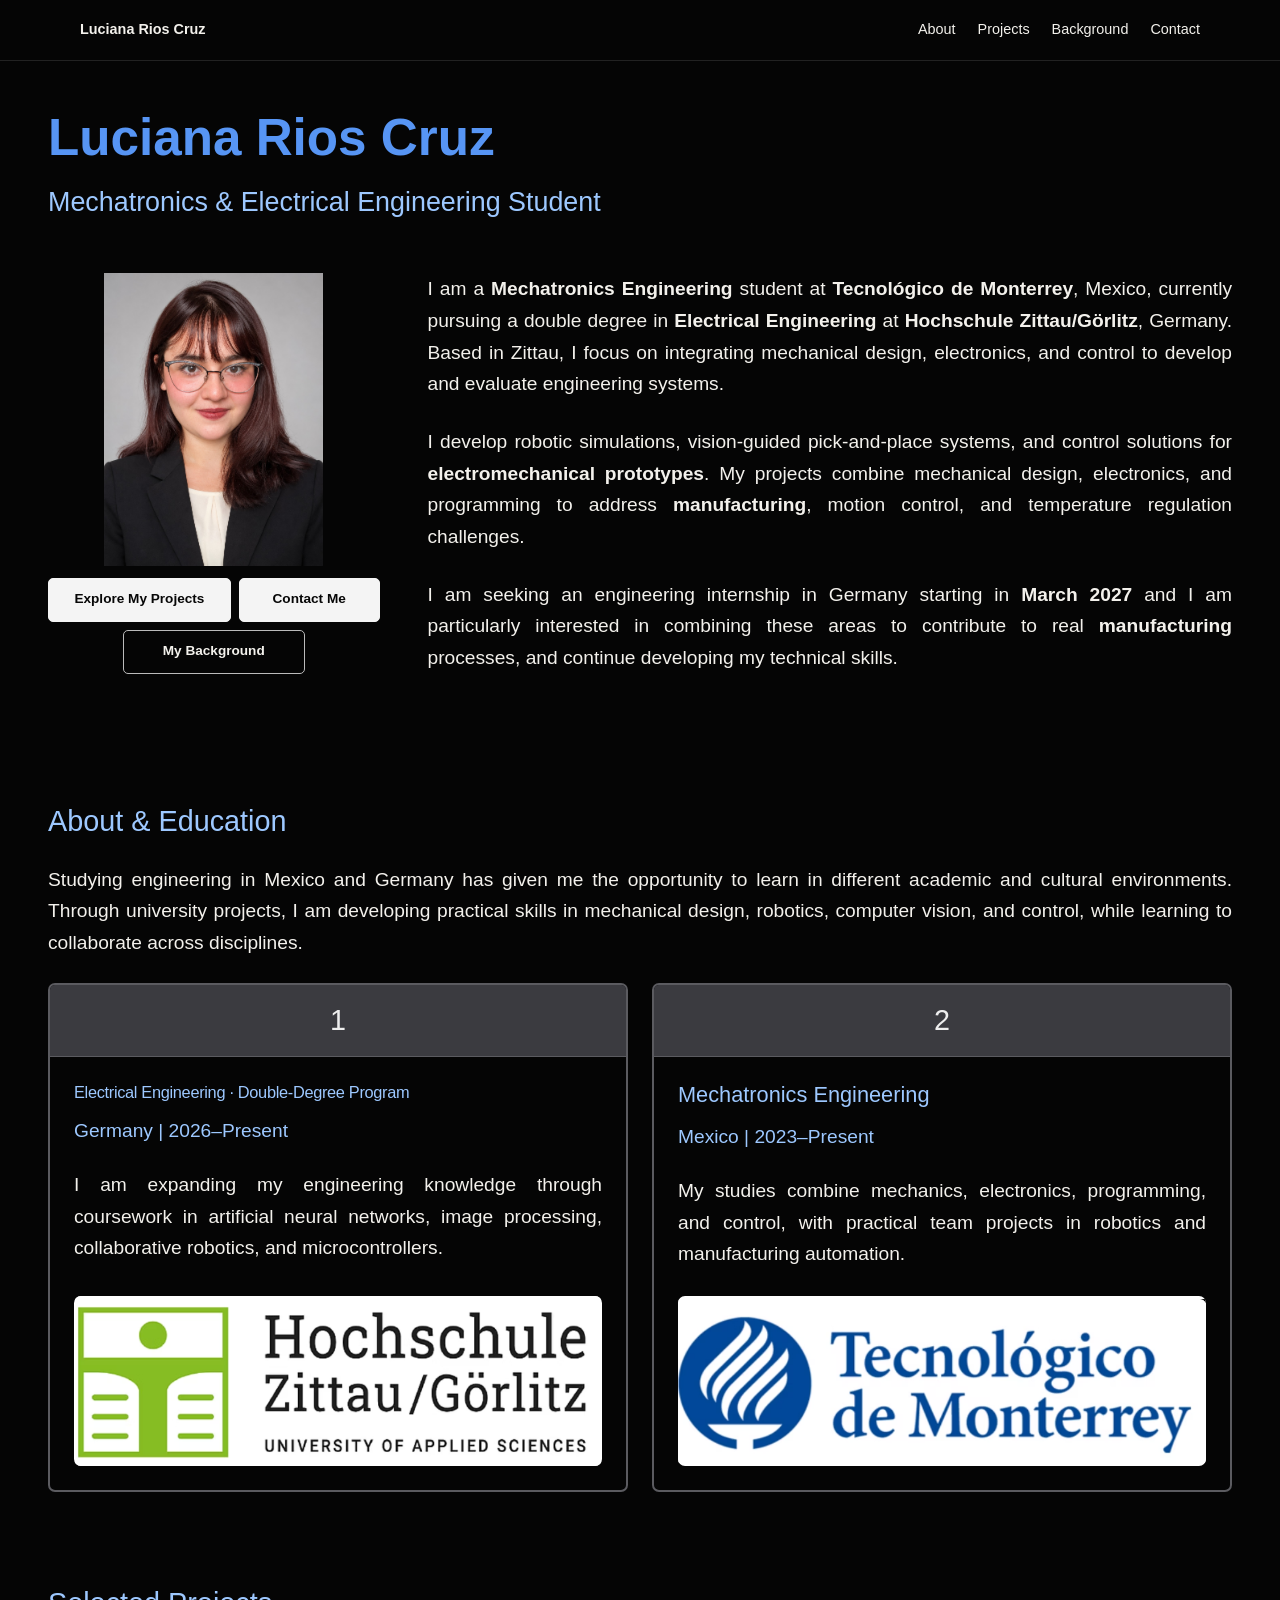
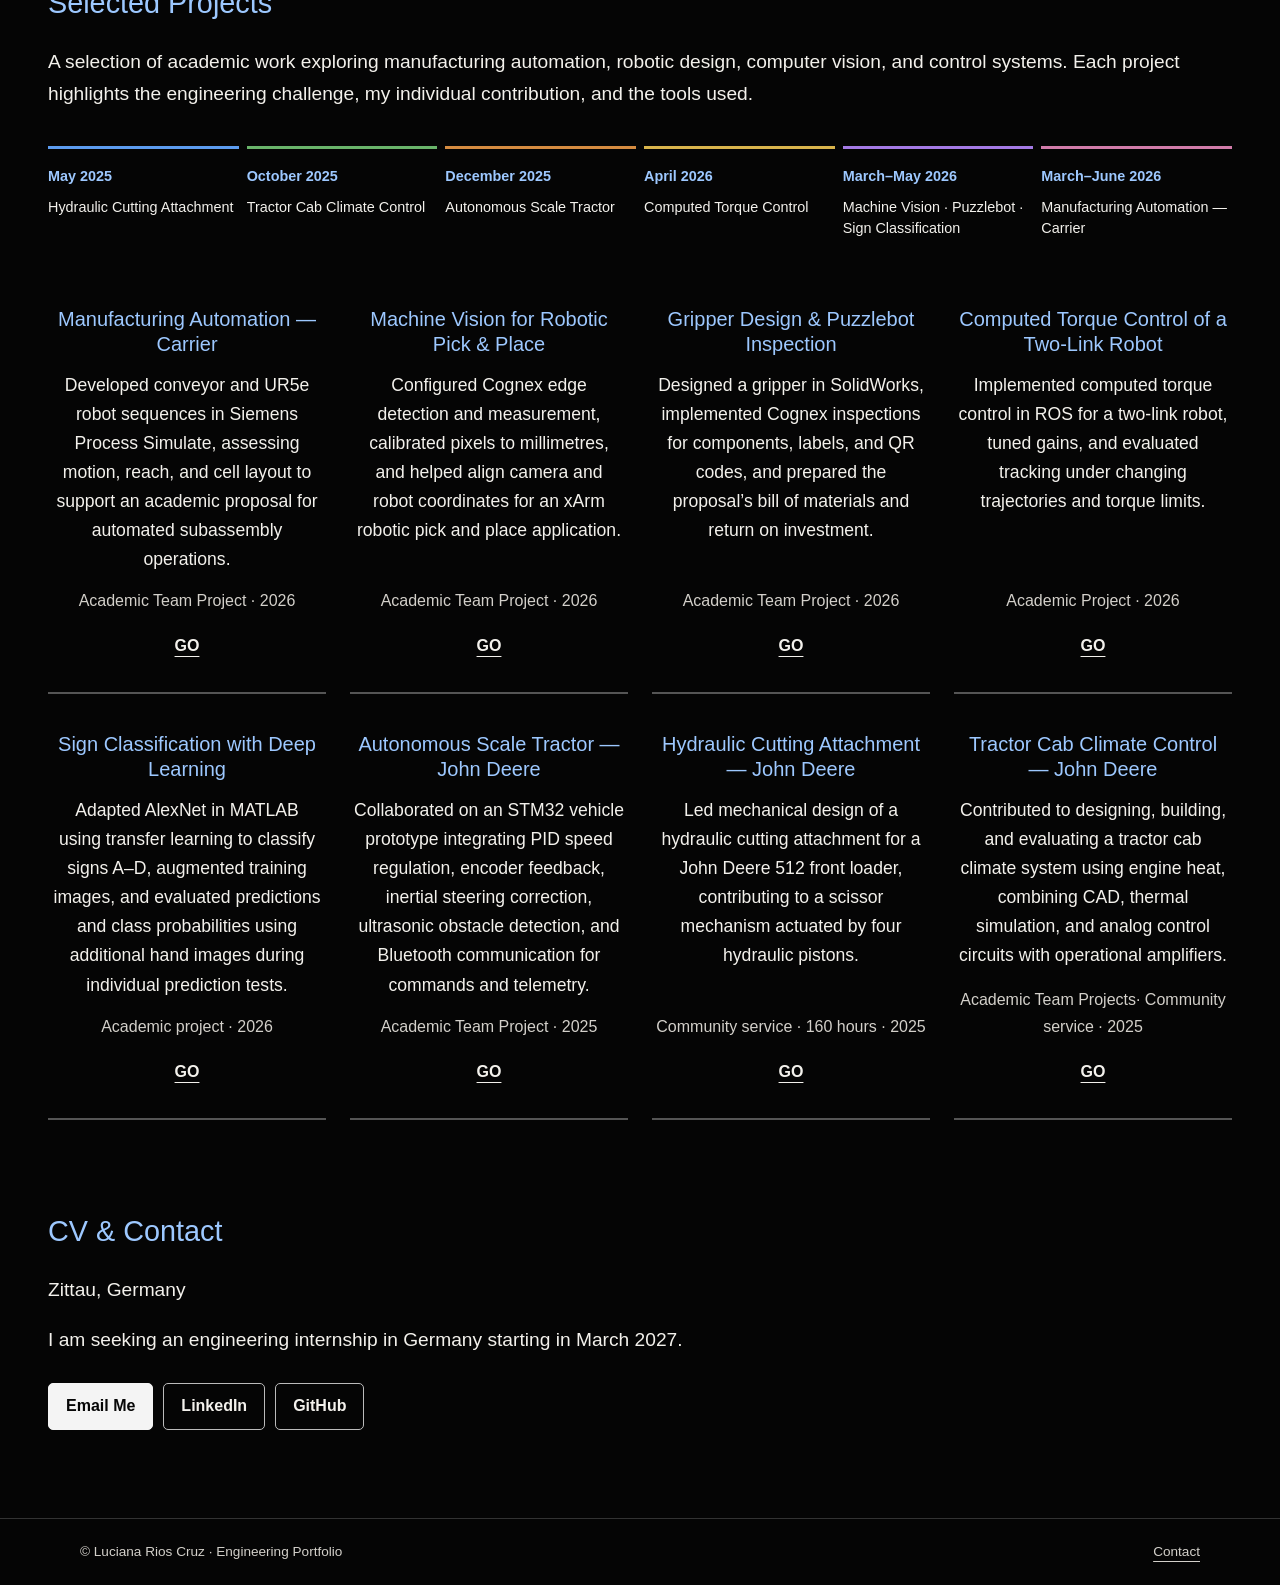
==== index.html @ 5ea10562 "Add files via upload" ====
<!doctype html>
<html lang="en"><head><meta charset="utf-8"><meta name="viewport" content="width=device-width, initial-scale=1"><meta name="color-scheme" content="dark"><meta name="description" content="Engineering portfolio of Luciana Rios Cruz: mechatronics, robotics, automation, vision and control."><title>Engineering Portfolio | Luciana Rios Cruz</title><link rel="stylesheet" href="style.css"><style>
main.wrap{width:min(1440px,calc(100% - 96px))}
.hero{padding-top:48px}.hero h1{font-size:clamp(2.5rem,4vw,4rem);line-height:1.15}
.hero .profession{font-size:clamp(1.3rem,2.1vw,2rem);margin-top:16px;margin-bottom:0}
.hero .intro-copy{display:grid!important;grid-template-columns:minmax(240px,28%) minmax(0,1fr)!important;gap:48px!important;align-items:start!important;max-width:100%!important;margin:52px 0 36px!important;text-align:center}
.hero .portrait{display:block!important;width:100%!important;max-width:100%!important;height:auto!important;border-radius:7px;margin:0!important}
.hero .intro-text{min-width:0;font-size:clamp(1.2rem,1.5vw,1.5rem);line-height:1.65}
.hero .intro-text p{margin-bottom:26px}.hero .intro-text p:last-child{margin-bottom:0}
.home-section>p,.education p,.contact p{font-size:1.2rem}.project-card p{font-size:1.1rem}.project-card .meta{font-size:1rem}
@media(max-width:900px){main.wrap{width:calc(100% - 48px)}.hero .intro-copy{grid-template-columns:230px minmax(0,1fr)!important;gap:28px!important}.hero .intro-text{font-size:1.15rem}}
@media(max-width:650px){main.wrap{width:calc(100% - 36px)}.hero .intro-copy{grid-template-columns:1fr!important;gap:26px!important;margin-top:32px!important}.hero .portrait{width:240px!important;margin:0 auto!important}.hero .intro-text{text-align:left;font-size:1.125rem}.hero{padding-top:32px}}
</style><style>
.hero .intro-text,.hero .intro-text p{text-align:justify;text-justify:inter-word}
@media(max-width:650px){.hero .intro-text,.hero .intro-text p{text-align:justify}}
</style><style>
.portrait-column{min-width:0}
.hero .portrait-buttons{display:grid;grid-template-columns:1.35fr 1.15fr 1fr;gap:6px;margin:16px 0 0;width:100%}
.hero .portrait-buttons .button{min-width:0;padding:9px 5px;font-size:clamp(.75rem,.78vw,.9rem);line-height:1.25;min-height:46px;text-align:center;white-space:normal}
@media(max-width:900px) and (min-width:651px){.hero .portrait-buttons{grid-template-columns:1fr}.hero .portrait-buttons .button{font-size:.9rem}}
@media(max-width:650px){.portrait-column{width:min(100%,390px);margin:0 auto}.hero .portrait-buttons{grid-template-columns:1.35fr 1.15fr 1fr}.hero .portrait-buttons .button{font-size:.8rem}}
</style><style>
.hero .portrait-column{position:relative;align-self:stretch;min-height:0}
.hero .portrait-stack{position:absolute;inset:0;display:flex;flex-direction:column;gap:12px;min-height:0}
.hero .portrait-stack .portrait{flex:1 1 0;min-height:0;height:0!important;width:100%!important;object-fit:contain;object-position:center bottom}
.hero .portrait-buttons{flex:none;display:grid;grid-template-columns:1.3fr 1fr;gap:8px;margin:0;width:100%}
.hero .portrait-buttons .button{font-size:.85rem;min-height:44px;padding:8px 7px}
.hero .portrait-buttons .button:nth-child(1){grid-column:1;grid-row:1}
.hero .portrait-buttons .button:nth-child(3){grid-column:2;grid-row:1}
.hero .portrait-buttons .button:nth-child(2){grid-column:1 / -1;grid-row:2;justify-self:center;min-width:55%}
@media(max-width:650px){.hero .portrait-column{position:static}.hero .portrait-stack{position:static;height:auto}.hero .portrait-stack .portrait{flex:none;width:240px!important;height:auto!important;margin:0 auto!important}.hero .portrait-buttons{grid-template-columns:1.3fr 1fr}}
</style><style>
/* Show the complete portrait at every viewport width and browser zoom. */
.hero .portrait-stack .portrait{object-fit:contain!important;object-position:center bottom!important;aspect-ratio:auto}
</style><style>
/* Education: retain the existing layout; justify descriptive paragraphs only. */
#about > p,#about .education p:not(.education-place):not(.meta){text-align:justify;text-justify:inter-word}
</style><style>
#about .education-table{display:grid;grid-template-columns:1fr 1fr;gap:24px;align-items:stretch}
#about .education-table .education{padding:0;border:2px solid #5b5b60;border-radius:7px;overflow:hidden;display:flex;flex-direction:column}
.education-header{background:#3b3b40;color:#eee;text-align:center;font-size:1.8rem;font-weight:400;padding:12px;border-bottom:1px solid #5b5b60}
.education-body{display:flex;flex-direction:column;flex:1;padding:24px}
#about .education-table h3{font-size:clamp(1.3rem,1.7vw,1.7rem);line-height:1.3;color:var(--blue);margin-bottom:12px}
#about .education-table .meta{color:var(--blue);font-size:clamp(1.2rem,1.5vw,1.5rem);margin-bottom:22px}
#about .education-description{text-align:justify;text-justify:inter-word;margin-bottom:26px}
#about .university-logo{display:block;width:100%;height:auto;aspect-ratio:3.1;object-fit:contain;background:#fff;border-radius:7px;margin-top:auto}
@media(max-width:650px){#about .education-table{grid-template-columns:1fr}.education-body{padding:20px}}
</style><style>
/* Keep the first education title on one line on desktop; allow wrapping on narrow screens. */
#about .education-table h3.degree-title{font-size:clamp(0.95rem,1.28vw,1.22rem);line-height:1.35;white-space:nowrap;letter-spacing:-0.02em}
@media(max-width:1000px){#about .education-table h3.degree-title{white-space:normal;font-size:clamp(1.05rem,2.3vw,1.35rem);letter-spacing:normal}}
</style></head><body><a class="skip" href="#main">Skip to content</a><header class="site-header"><nav class="wrap" aria-label="Main navigation"><a class="brand" href="index.html">Luciana Rios Cruz</a><div class="nav-links"><a href="#about">About</a><a href="#projects">Projects</a><a href="background.html">Background</a><a href="#contact">Contact</a></div></nav></header><main id="main" class="wrap"><section class="hero"><h1>Luciana Rios Cruz</h1><p class="profession">Mechatronics &amp; Electrical Engineering Student</p><div class="intro-copy"><div class="portrait-column"><div class="portrait-stack"><img class="portrait" src="Photo_Luciana.jpeg" alt="Luciana Rios Cruz" width="1086" height="1448" fetchpriority="high"><div class="buttons portrait-buttons"><a class="button light" href="#projects">Explore My Projects</a><a class="button" href="background.html">My Background</a><a class="button light" href="#contact">Contact Me</a></div></div></div><div class="intro-text"><p>I am a <strong>Mechatronics Engineering</strong> student at <strong>Tecnológico de Monterrey</strong>, Mexico, currently pursuing a double degree in <strong>Electrical Engineering</strong> at <strong>Hochschule Zittau/Görlitz</strong>, Germany. Based in Zittau, I focus on integrating mechanical design, electronics, and control to develop and evaluate engineering systems.</p><p>I develop robotic simulations, vision-guided pick-and-place systems, and control solutions for <strong>electromechanical prototypes</strong>. My projects combine mechanical design, electronics, and programming to address <strong>manufacturing</strong>, motion control, and temperature regulation challenges.</p><p>I am seeking an engineering internship in Germany starting in <strong>March 2027</strong> and I am particularly interested in combining these areas to contribute to real <strong>manufacturing</strong> processes, and continue developing my technical skills.</p></div></div></section><section id="about" class="home-section"><h2>About &amp; Education</h2><p>Studying engineering in Mexico and Germany has given me the opportunity to learn in different academic and cultural environments. Through university projects, I am developing practical skills in mechanical design, robotics, computer vision, and control, while learning to collaborate across disciplines.</p><div class="education-grid education-table">
<article class="education"><div class="education-header">1</div><div class="education-body"><h3 class="degree-title">Electrical Engineering · Double-Degree Program</h3><p class="meta">Germany | 2026–Present</p><p class="education-description">I am expanding my engineering knowledge through coursework in artificial neural networks, image processing, collaborative robotics, and microcontrollers.</p><img class="university-logo" src="logo-hszg.png" alt="Hochschule Zittau/Görlitz — University of Applied Sciences" width="865" height="280" loading="lazy"></div></article>
<article class="education"><div class="education-header">2</div><div class="education-body"><h3>Mechatronics Engineering</h3><p class="meta">Mexico | 2023–Present</p><p class="education-description">My studies combine mechanics, electronics, programming, and control, with practical team projects in robotics and manufacturing automation.</p><img class="university-logo" src="logo-tec.png" alt="Tecnológico de Monterrey" width="868" height="270" loading="lazy"></div></article>
</div></section><section id="projects" class="home-section"><h2>Selected Projects</h2><p>A selection of academic work exploring manufacturing automation, robotic design, computer vision, and control systems. Each project highlights the engineering challenge, my individual contribution, and the tools used.</p><ol class="timeline" aria-label="Project timeline"><li><span>May 2025</span><p>Hydraulic Cutting Attachment</p></li><li><span>October 2025</span><p>Tractor Cab Climate Control</p></li><li><span>December 2025</span><p>Autonomous Scale Tractor</p></li><li><span>April 2026</span><p>Computed Torque Control</p></li><li><span>March–May 2026</span><p>Machine Vision · Puzzlebot · Sign Classification</p></li><li><span>March–June 2026</span><p>Manufacturing Automation — Carrier</p></li></ol><div class="projects-grid"><article class="project-card"><!-- Project thumbnail can be inserted here later. --><h3><a href="carrier.html">Manufacturing Automation — Carrier</a></h3><p>Developed conveyor and UR5e robot sequences in Siemens Process Simulate, assessing motion, reach, and cell layout to support an academic proposal for automated subassembly operations.</p><p class="meta">Academic Team Project · 2026</p><a class="go" href="carrier.html" aria-label="View Manufacturing Automation — Carrier">GO</a></article><article class="project-card"><!-- Project thumbnail can be inserted here later. --><h3><a href="machine-vision.html">Machine Vision for Robotic Pick &amp; Place</a></h3><p>Configured Cognex edge detection and measurement, calibrated pixels to millimetres, and helped align camera and robot coordinates for an xArm robotic pick and place application.</p><p class="meta">Academic Team Project · 2026</p><a class="go" href="machine-vision.html" aria-label="View Machine Vision for Robotic Pick &amp; Place">GO</a></article><article class="project-card"><!-- Project thumbnail can be inserted here later. --><h3><a href="puzzlebot.html">Gripper Design &amp; Puzzlebot Inspection</a></h3><p>Designed a gripper in SolidWorks, implemented Cognex inspections for components, labels, and QR codes, and prepared the proposal’s bill of materials and return on investment.</p><p class="meta">Academic Team Project · 2026</p><a class="go" href="puzzlebot.html" aria-label="View Gripper Design &amp; Puzzlebot Inspection">GO</a></article><article class="project-card"><!-- Project thumbnail can be inserted here later. --><h3><a href="computed-torque.html">Computed Torque Control of a Two-Link Robot</a></h3><p>Implemented computed torque control in ROS for a two-link robot, tuned gains, and evaluated tracking under changing trajectories and torque limits.</p><p class="meta">Academic Project · 2026</p><a class="go" href="computed-torque.html" aria-label="View Computed Torque Control of a Two-Link Robot">GO</a></article><article class="project-card"><!-- Project thumbnail can be inserted here later. --><h3><a href="sign-classification.html">Sign Classification with Deep Learning</a></h3><p>Adapted AlexNet in MATLAB using transfer learning to classify signs A–D, augmented training images, and evaluated predictions and class probabilities using additional hand images during individual prediction tests.</p><p class="meta">Academic project · 2026</p><a class="go" href="sign-classification.html" aria-label="View Sign Classification with Deep Learning">GO</a></article><article class="project-card"><!-- Project thumbnail can be inserted here later. --><h3><a href="scale-tractor.html">Autonomous Scale Tractor — John Deere</a></h3><p>Collaborated on an STM32 vehicle prototype integrating PID speed regulation, encoder feedback, inertial steering correction, ultrasonic obstacle detection, and Bluetooth communication for commands and telemetry.</p><p class="meta">Academic Team Project · 2025</p><a class="go" href="scale-tractor.html" aria-label="View Autonomous Scale Tractor — John Deere">GO</a></article><article class="project-card"><!-- Project thumbnail can be inserted here later. --><h3><a href="hydraulic-attachment.html">Hydraulic Cutting Attachment — John Deere</a></h3><p>Led mechanical design of a hydraulic cutting attachment for a John Deere 512 front loader, contributing to a scissor mechanism actuated by four hydraulic pistons.</p><p class="meta">Community service · 160 hours · 2025</p><a class="go" href="hydraulic-attachment.html" aria-label="View Hydraulic Cutting Attachment — John Deere">GO</a></article><article class="project-card"><!-- Project thumbnail can be inserted here later. --><h3><a href="cab-climate.html">Tractor Cab Climate Control — John Deere</a></h3><p>Contributed to designing, building, and evaluating a tractor cab climate system using engine heat, combining CAD, thermal simulation, and analog control circuits with operational amplifiers.</p><p class="meta">Academic Team Projects· Community service · 2025</p><a class="go" href="cab-climate.html" aria-label="View Tractor Cab Climate Control — John Deere">GO</a></article></div></section><section id="contact" class="home-section contact"><h2>CV &amp; Contact</h2><p>Zittau, Germany</p><p>I am seeking an engineering internship in Germany starting in March 2027.</p><div class="buttons"><a class="button light" href="mailto:mialuricru@gmail.com">Email Me</a><a class="button" href="https://www.linkedin.com/in/luciana-r%C3%ADos-cruz-bb83852aa/">LinkedIn</a><a class="button" href="https://github.com/luciana-rios-cruz">GitHub</a></div><!-- Add CV links here when the CV files are uploaded. --></section></main><footer><div class="wrap">© Luciana Rios Cruz · Engineering Portfolio<a href="index.html#contact">Contact</a></div></footer></body></html>
---- style.css ----
:root{color-scheme:dark;--bg:#050505;--text:#f3f1ec;--blue:#9dc8ff;--strong:#5795f4;--line:#575757;--muted:#d3d0ca}
*{box-sizing:border-box}html{scroll-behavior:smooth;scroll-padding-top:90px}body{margin:0;background:var(--bg);color:var(--text);font:1rem/1.65 Arial,Helvetica,sans-serif}.wrap{width:min(1120px,calc(100% - 64px));margin:auto}a{color:inherit;text-underline-offset:5px}a:hover{color:var(--blue)}a:focus-visible{outline:3px solid var(--blue);outline-offset:5px}h1,h2,h3,p{margin-top:0}h1,h2,h3{line-height:1.25}h1{font-size:clamp(2.1rem,4.5vw,3.2rem);font-weight:500;color:var(--blue);margin-bottom:20px}h2{font-weight:400;color:var(--blue);font-size:1.8rem;margin-bottom:24px}h3{font-weight:400;color:var(--blue);font-size:1.3rem}p{margin-bottom:18px}strong{font-weight:700}.site-header{border-bottom:1px solid #222}.site-header nav{display:flex;justify-content:space-between;align-items:center;gap:24px;padding:18px 0;font-size:.9rem}.brand{font-weight:700;text-decoration:none}.nav-links{display:flex;flex-wrap:wrap;gap:22px}.nav-links a{text-decoration:none}.skip{position:absolute;left:12px;top:-90px;padding:12px;background:white;color:black;z-index:10}.skip:focus{top:12px}.hero{padding:64px 0 0}.hero h1{font-weight:700;color:var(--strong);margin-bottom:4px}.profession{font-size:1.45rem;color:var(--blue);line-height:1.4;margin-bottom:32px}.intro-copy{max-width:940px;text-align:center;margin:0 auto 26px}.buttons{display:flex;flex-wrap:wrap;gap:10px;margin:28px 0}.button{display:inline-flex;align-items:center;justify-content:center;border:1px solid #bbb;border-radius:5px;padding:9px 17px;font-weight:700;text-decoration:none;min-height:44px}.button.light{background:#f4f4f4;color:#070707;border-color:#f4f4f4}.button:hover{background:#a1c9ff;color:#050505;border-color:#a1c9ff}.home-section{padding-top:94px}.education-grid{display:grid;grid-template-columns:1fr 1fr;gap:20px;margin-top:24px}.education{border:1px solid var(--line);border-radius:5px;padding:25px}.education h3{margin-bottom:12px}.education-place{margin-bottom:6px}.meta{color:var(--muted);font-size:.95rem}.projects-grid{display:grid;grid-template-columns:repeat(4,1fr);gap:38px 24px;margin-top:44px}.project-card{text-align:center;border-bottom:2px solid #555;display:flex;flex-direction:column;padding:0 4px 24px}.project-card h3{font-size:1.25rem;margin-bottom:14px}.project-card h3 a{text-decoration:none}.project-card p{margin-bottom:14px}.project-card .meta{margin-top:auto}.go{align-self:center;font-weight:bold;min-height:40px;padding:5px 15px}.timeline{display:grid;grid-template-columns:repeat(6,1fr);padding:0;list-style:none;gap:8px;margin:36px 0 50px}.timeline li{border-top:3px solid #5c9cf0;padding-top:14px}.timeline li:nth-child(2){border-color:#69b46a}.timeline li:nth-child(3){border-color:#d58b40}.timeline li:nth-child(4){border-color:#d9b44c}.timeline li:nth-child(5){border-color:#a47ae5}.timeline li:nth-child(6){border-color:#d17caa}.timeline span{font-weight:bold;font-size:.9rem;color:var(--blue)}.timeline p{font-size:.9rem;margin-top:8px;line-height:1.45}.contact{padding-bottom:60px}.project-top{padding:45px 0 30px}.back{display:inline-block;font-size:.95rem;margin-bottom:28px}.project-top h1{font-size:clamp(1.9rem,4vw,2.8rem)}.project-top .meta{margin:26px 0 22px}.subtitle{font-size:1.15rem;color:var(--muted)}.project-grid,.background-grid{display:grid;grid-template-columns:1fr 1fr;gap:20px;align-items:start}.project-panel{padding:24px 22px;border:1px solid var(--line);border-radius:5px;text-align:center;min-width:0}.project-panel section+section{margin-top:32px}.project-panel h2,.closing h2{font-size:1.35rem;font-weight:400;margin-bottom:16px}.project-panel h3{font-size:1.05rem;margin:22px 0 12px}.project-panel p{overflow-wrap:anywhere}.project-panel p:last-child{margin-bottom:0}.equation{font-family:Georgia,serif;font-size:1.15rem;padding:10px 0}.closing{padding:40px 0 0;text-align:center;max-width:960px;margin:auto}.closing section{margin-bottom:34px}.tags{list-style:none;display:flex;flex-wrap:wrap;justify-content:center;gap:8px;padding:0}.tags li{border:1px solid var(--line);padding:6px 12px;border-radius:4px;font-size:.9rem}.project-navigation{display:flex;justify-content:space-between;align-items:center;gap:18px;border-top:1px solid var(--line);padding:28px 0 48px;margin-top:30px}.background-grid .project-panel{height:100%}.background-grid h3{margin-top:24px}.background-grid p{margin-bottom:24px}footer{border-top:1px solid #333;padding:22px 0;font-size:.85rem;color:var(--muted)}footer .wrap{display:flex;justify-content:space-between;gap:20px}
@media(min-width:1500px){.wrap{width:min(1180px,calc(100% - 100px))}}
@media(max-width:950px){.projects-grid{grid-template-columns:repeat(2,1fr)}.timeline{grid-template-columns:repeat(3,1fr);row-gap:24px}}
@media(max-width:600px){.wrap{width:calc(100% - 36px)}.site-header nav{flex-direction:column;align-items:flex-start;gap:10px}.nav-links{gap:18px}.hero{padding-top:36px}.profession{font-size:1.2rem}.home-section{padding-top:60px}.intro-copy{text-align:left}.education-grid,.project-grid,.background-grid{grid-template-columns:1fr}.projects-grid{gap:28px 16px}.project-card h3{font-size:1.15rem}.project-card p{font-size:.95rem}.project-panel{padding:22px 17px}.project-navigation{flex-wrap:wrap;justify-content:center}.timeline{grid-template-columns:repeat(2,1fr)}h2{font-size:1.65rem}}
@media(max-width:380px){.projects-grid{grid-template-columns:1fr}}
@media(prefers-reduced-motion:reduce){html{scroll-behavior:auto}}

/* Intro portrait */
.intro-copy{display:grid;grid-template-columns:270px minmax(0,1fr);gap:38px;align-items:start;max-width:none;margin:36px 0 28px}.portrait{display:block;width:100%;height:auto;border-radius:5px}.intro-text p:last-child{margin-bottom:0}@media(max-width:750px){.intro-copy{grid-template-columns:210px minmax(0,1fr);gap:24px}}@media(max-width:600px){.intro-copy{grid-template-columns:1fr;gap:26px}.portrait{width:min(270px,100%);margin:auto}.intro-text{text-align:left}}
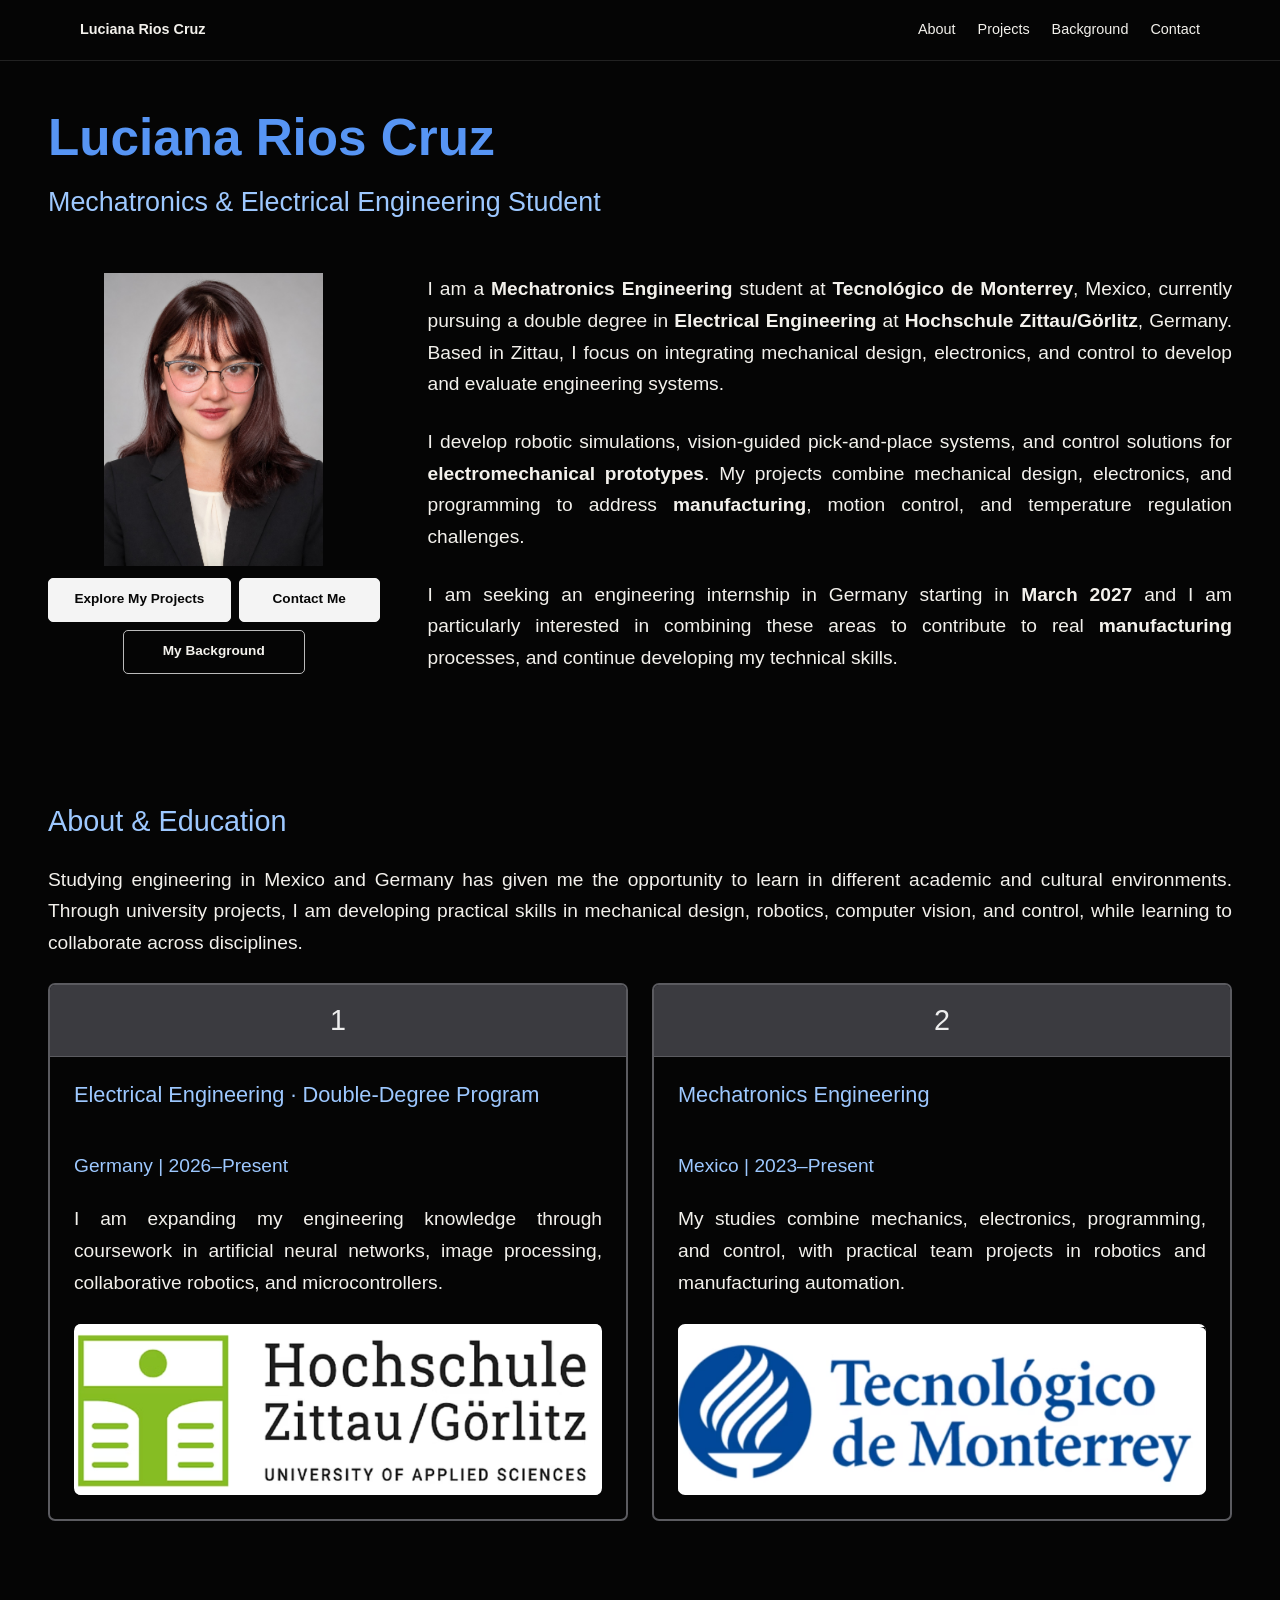
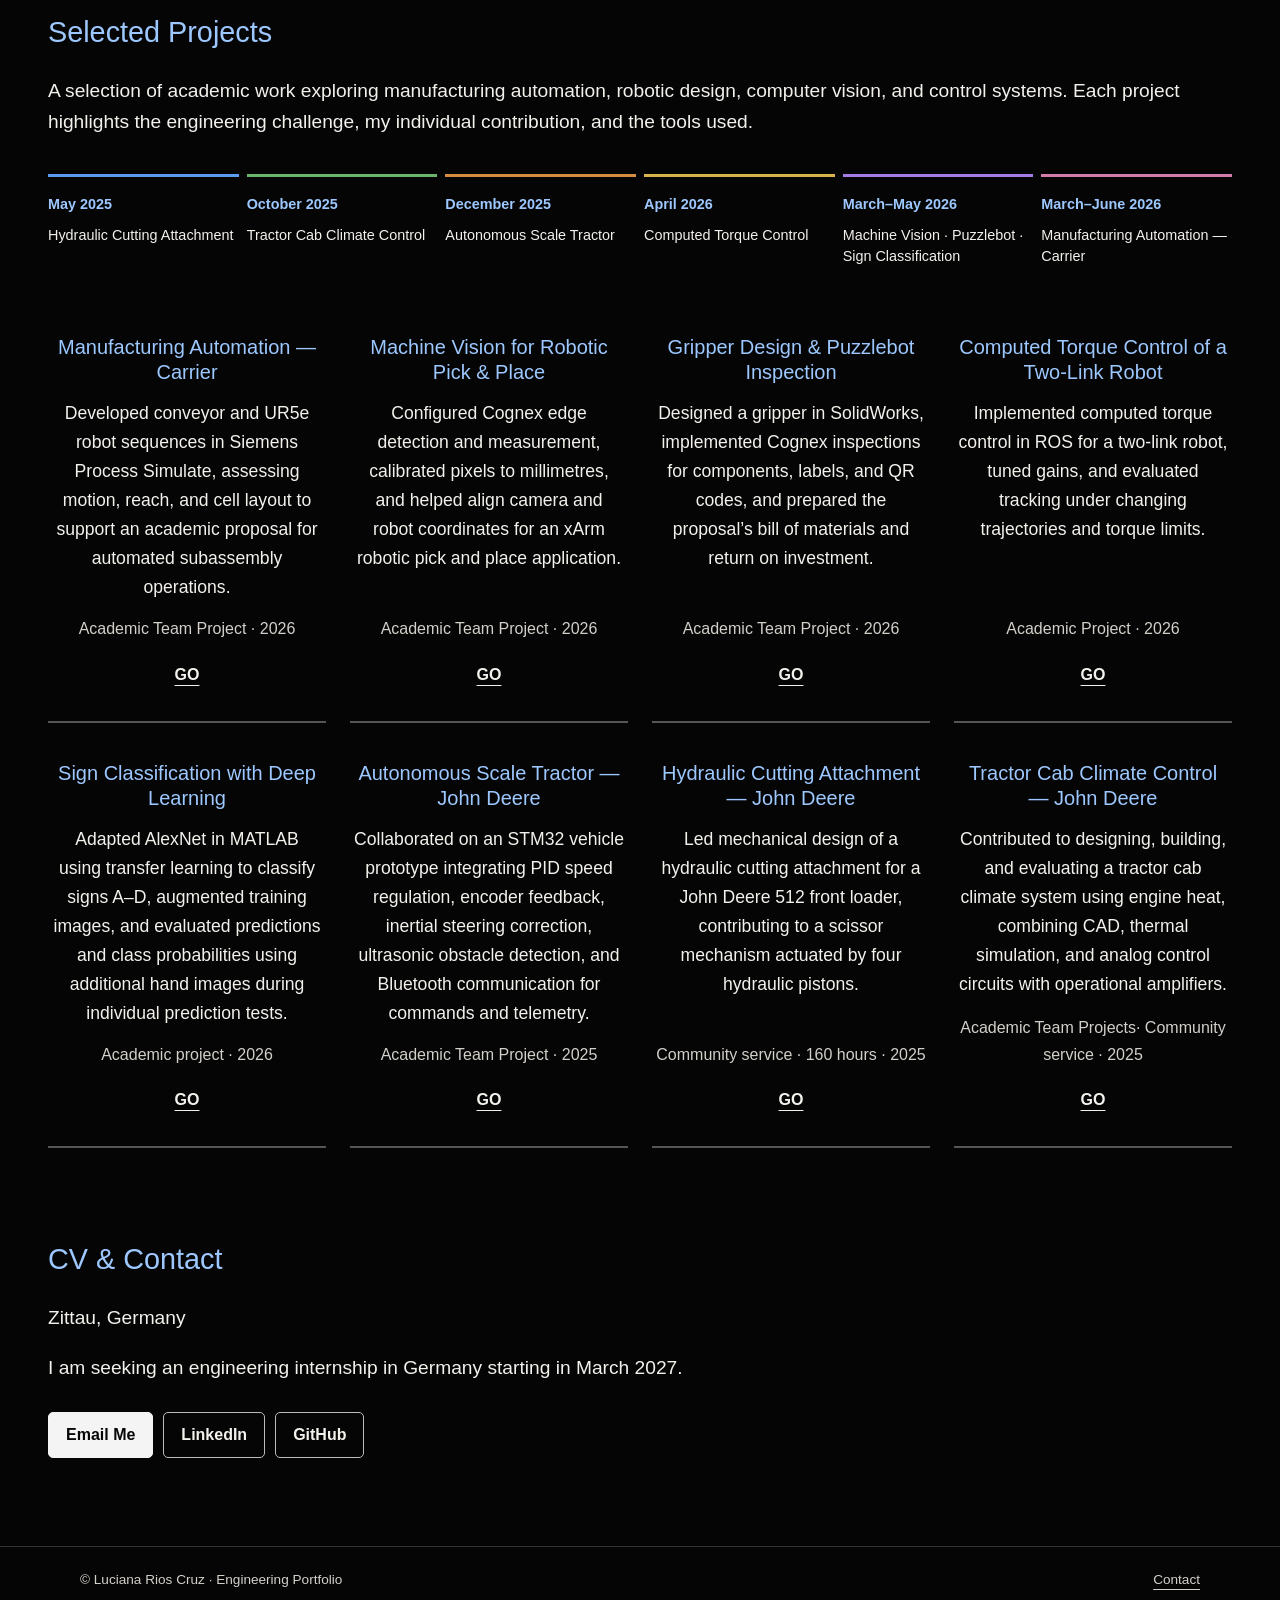
==== commit 5543afaa: "Add files via upload" ====
--- a/index.html
+++ b/index.html
@@ -46,9 +46,10 @@
 #about .university-logo{display:block;width:100%;height:auto;aspect-ratio:3.1;object-fit:contain;background:#fff;border-radius:7px;margin-top:auto}
 @media(max-width:650px){#about .education-table{grid-template-columns:1fr}.education-body{padding:20px}}
 </style><style>
-/* Keep the first education title on one line on desktop; allow wrapping on narrow screens. */
-#about .education-table h3.degree-title{font-size:clamp(0.95rem,1.28vw,1.22rem);line-height:1.35;white-space:nowrap;letter-spacing:-0.02em}
-@media(max-width:1000px){#about .education-table h3.degree-title{white-space:normal;font-size:clamp(1.05rem,2.3vw,1.35rem);letter-spacing:normal}}
+/* Both university headings use the same typography and aligned title areas. */
+#about .education-table h3{font-size:clamp(1.3rem,1.7vw,1.7rem);line-height:1.3;min-height:2.6em;white-space:normal;letter-spacing:normal;overflow-wrap:normal}
+#about .education-table h3.degree-title{font-size:clamp(1.3rem,1.7vw,1.7rem);line-height:1.3;white-space:normal;letter-spacing:normal}
+@media(max-width:650px){#about .education-table h3{min-height:0}}
 </style></head><body><a class="skip" href="#main">Skip to content</a><header class="site-header"><nav class="wrap" aria-label="Main navigation"><a class="brand" href="index.html">Luciana Rios Cruz</a><div class="nav-links"><a href="#about">About</a><a href="#projects">Projects</a><a href="background.html">Background</a><a href="#contact">Contact</a></div></nav></header><main id="main" class="wrap"><section class="hero"><h1>Luciana Rios Cruz</h1><p class="profession">Mechatronics &amp; Electrical Engineering Student</p><div class="intro-copy"><div class="portrait-column"><div class="portrait-stack"><img class="portrait" src="Photo_Luciana.jpeg" alt="Luciana Rios Cruz" width="1086" height="1448" fetchpriority="high"><div class="buttons portrait-buttons"><a class="button light" href="#projects">Explore My Projects</a><a class="button" href="background.html">My Background</a><a class="button light" href="#contact">Contact Me</a></div></div></div><div class="intro-text"><p>I am a <strong>Mechatronics Engineering</strong> student at <strong>Tecnológico de Monterrey</strong>, Mexico, currently pursuing a double degree in <strong>Electrical Engineering</strong> at <strong>Hochschule Zittau/Görlitz</strong>, Germany. Based in Zittau, I focus on integrating mechanical design, electronics, and control to develop and evaluate engineering systems.</p><p>I develop robotic simulations, vision-guided pick-and-place systems, and control solutions for <strong>electromechanical prototypes</strong>. My projects combine mechanical design, electronics, and programming to address <strong>manufacturing</strong>, motion control, and temperature regulation challenges.</p><p>I am seeking an engineering internship in Germany starting in <strong>March 2027</strong> and I am particularly interested in combining these areas to contribute to real <strong>manufacturing</strong> processes, and continue developing my technical skills.</p></div></div></section><section id="about" class="home-section"><h2>About &amp; Education</h2><p>Studying engineering in Mexico and Germany has given me the opportunity to learn in different academic and cultural environments. Through university projects, I am developing practical skills in mechanical design, robotics, computer vision, and control, while learning to collaborate across disciplines.</p><div class="education-grid education-table">
 <article class="education"><div class="education-header">1</div><div class="education-body"><h3 class="degree-title">Electrical Engineering · Double-Degree Program</h3><p class="meta">Germany | 2026–Present</p><p class="education-description">I am expanding my engineering knowledge through coursework in artificial neural networks, image processing, collaborative robotics, and microcontrollers.</p><img class="university-logo" src="logo-hszg.png" alt="Hochschule Zittau/Görlitz — University of Applied Sciences" width="865" height="280" loading="lazy"></div></article>
 <article class="education"><div class="education-header">2</div><div class="education-body"><h3>Mechatronics Engineering</h3><p class="meta">Mexico | 2023–Present</p><p class="education-description">My studies combine mechanics, electronics, programming, and control, with practical team projects in robotics and manufacturing automation.</p><img class="university-logo" src="logo-tec.png" alt="Tecnológico de Monterrey" width="868" height="270" loading="lazy"></div></article>
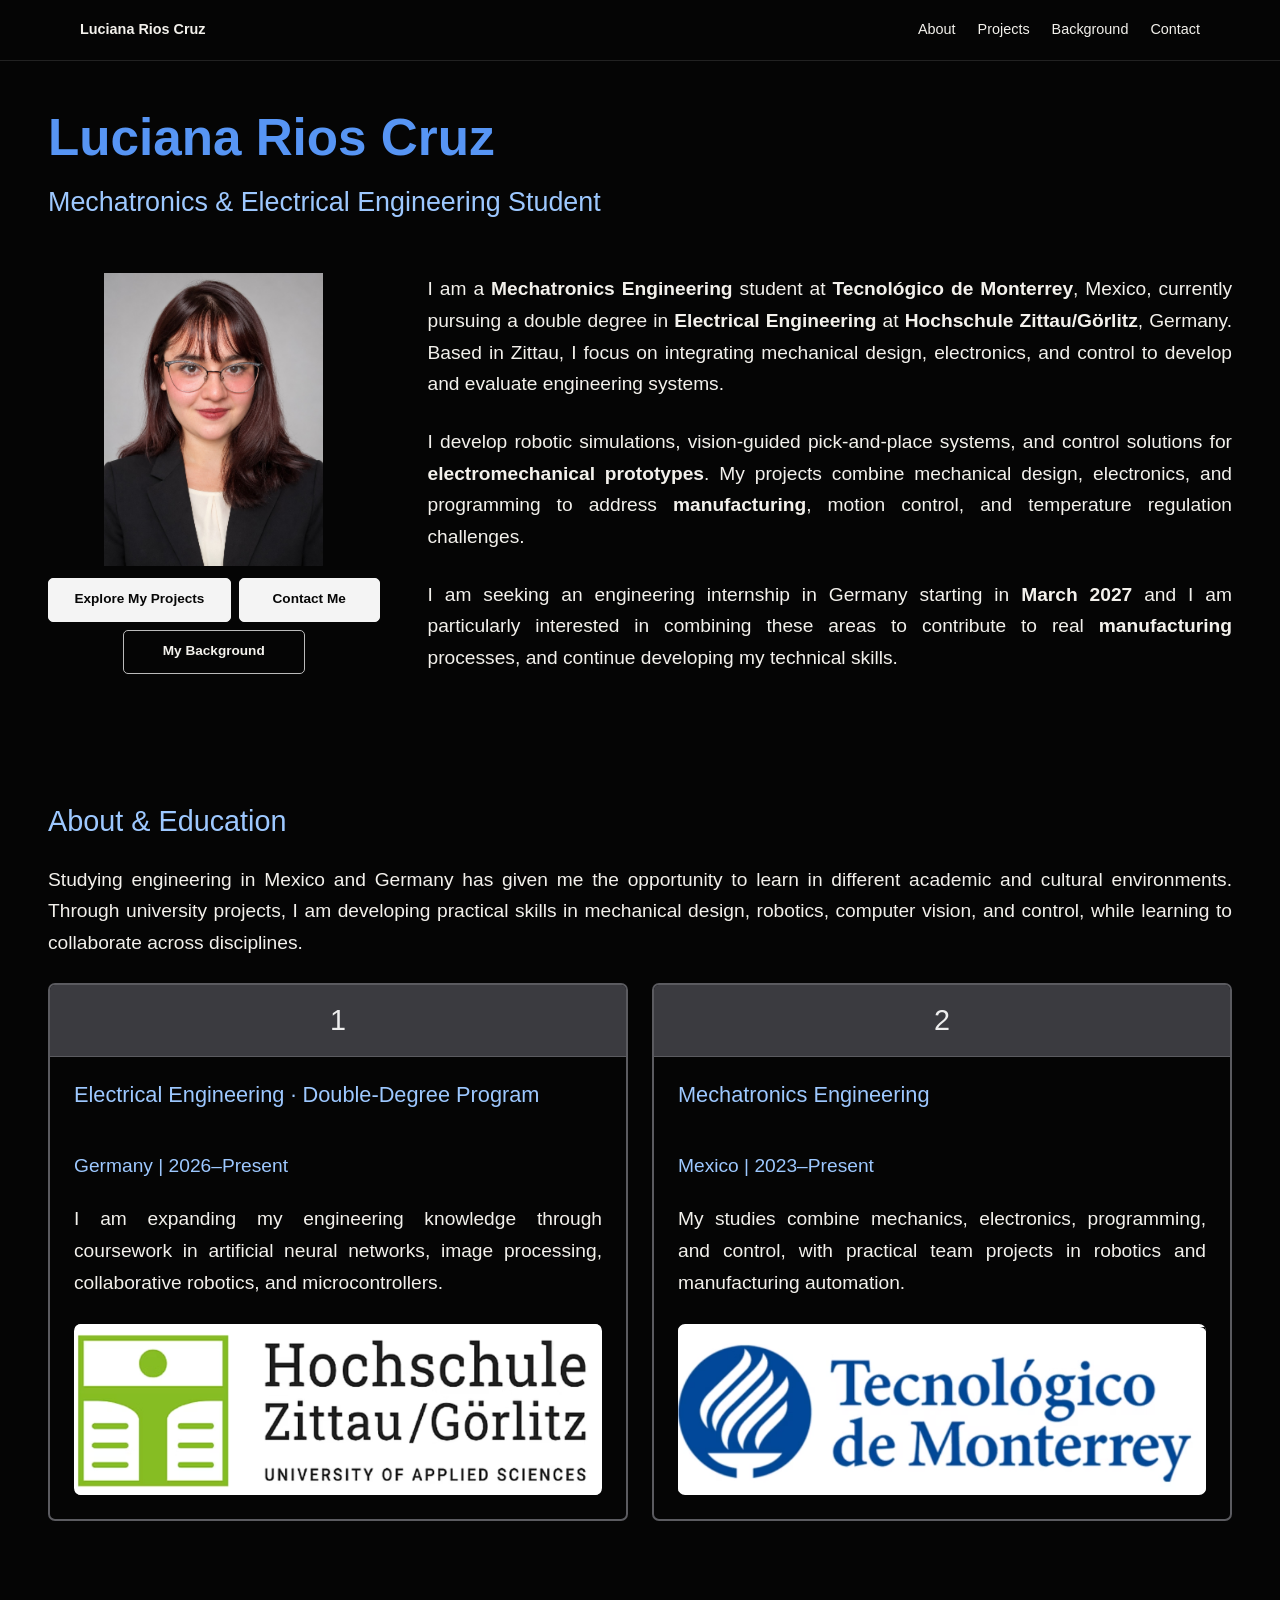
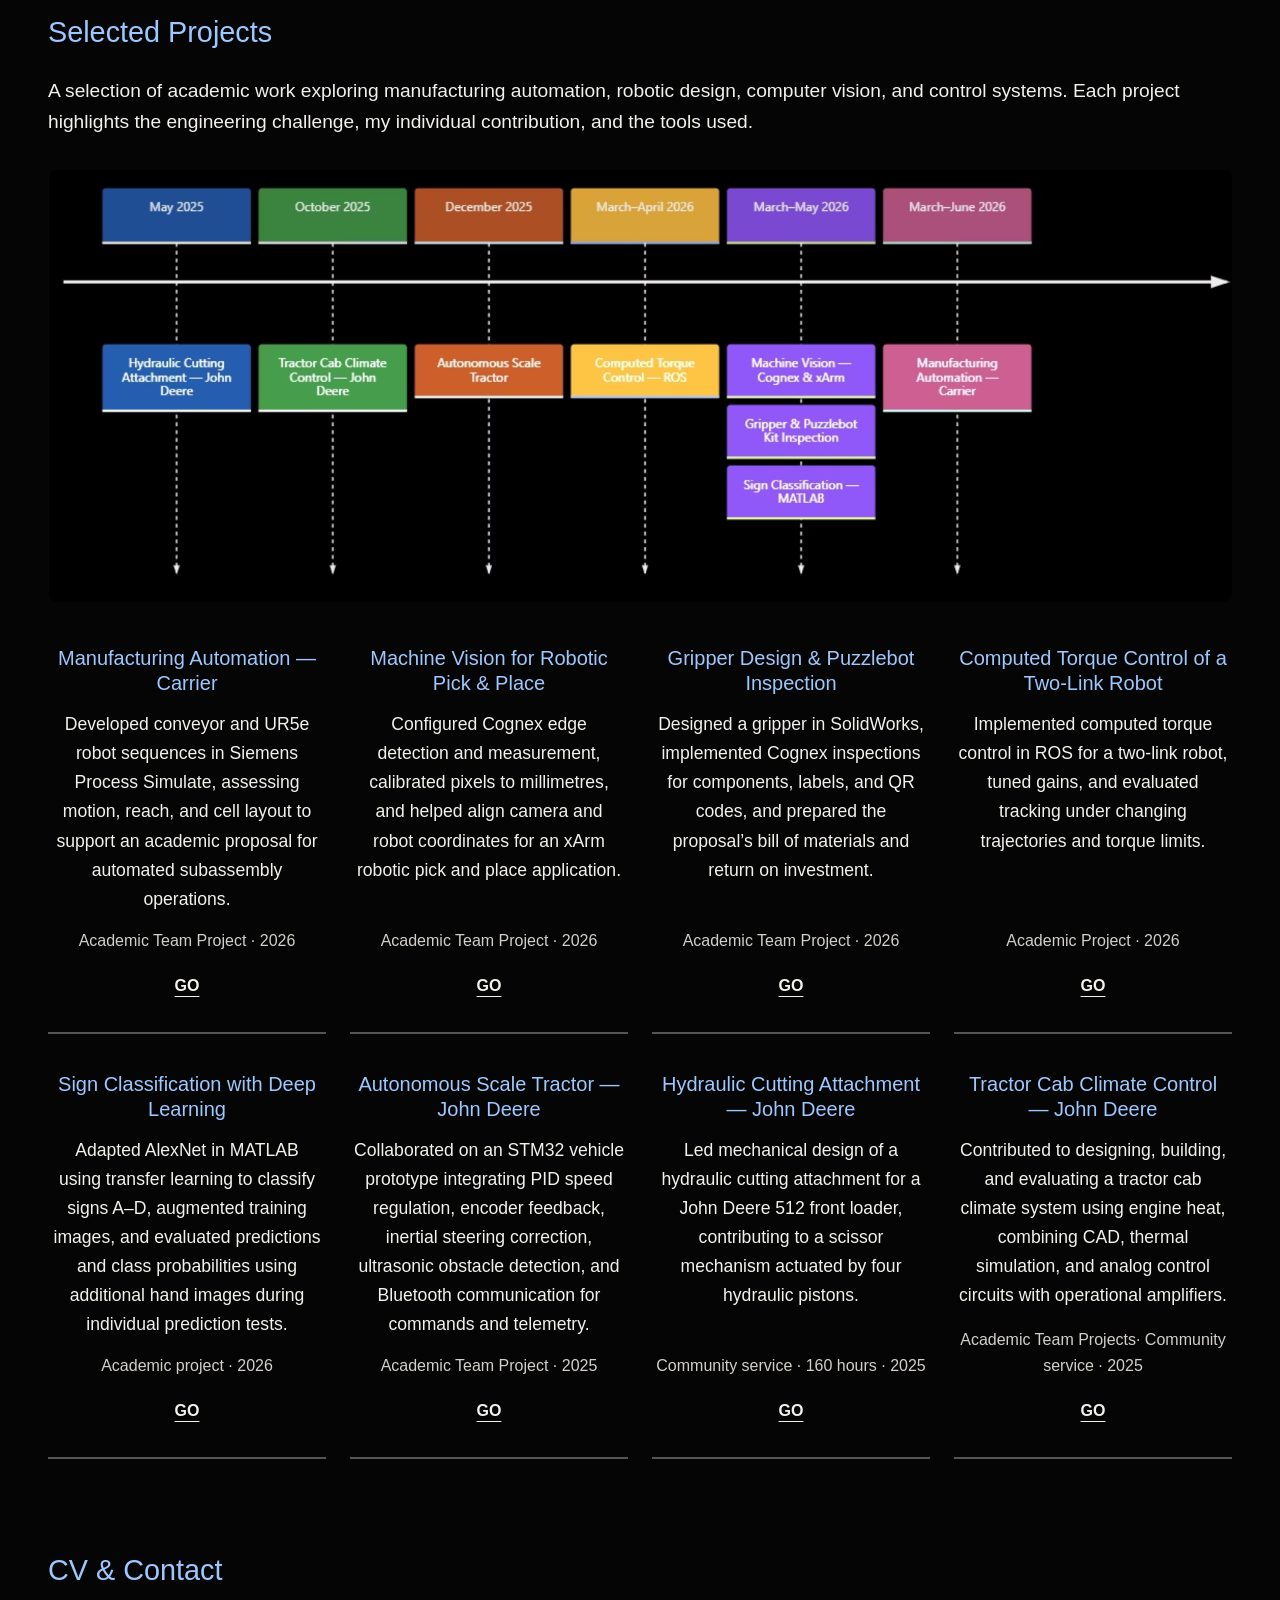
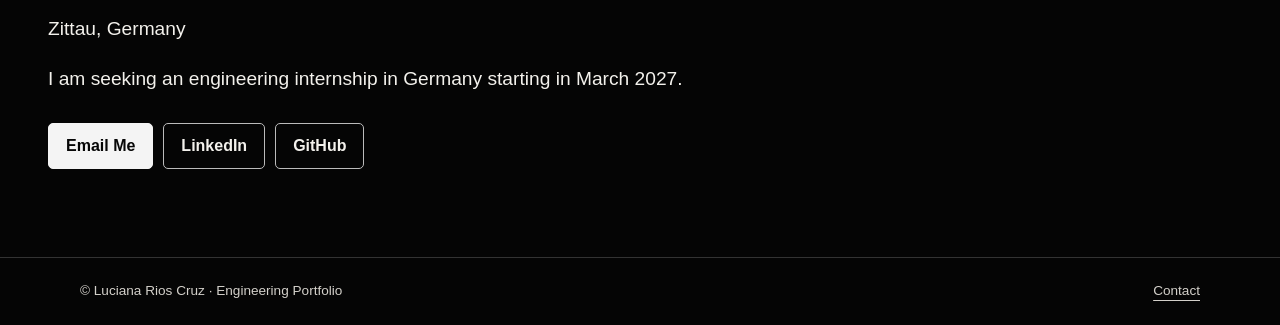
==== commit 8fa2c668: "Add files via upload" ====
--- a/index.html
+++ b/index.html
@@ -50,7 +50,11 @@
 #about .education-table h3{font-size:clamp(1.3rem,1.7vw,1.7rem);line-height:1.3;min-height:2.6em;white-space:normal;letter-spacing:normal;overflow-wrap:normal}
 #about .education-table h3.degree-title{font-size:clamp(1.3rem,1.7vw,1.7rem);line-height:1.3;white-space:normal;letter-spacing:normal}
 @media(max-width:650px){#about .education-table h3{min-height:0}}
+</style><style>
+/* Selected Projects — illustrated timeline replaces the previous text list. */
+#projects .projects-timeline-image{display:block;width:100%;height:auto;margin:30px auto 44px;border-radius:10px;object-fit:contain}
+@media(max-width:700px){#projects .projects-timeline-image{margin:20px auto 30px}}
 </style></head><body><a class="skip" href="#main">Skip to content</a><header class="site-header"><nav class="wrap" aria-label="Main navigation"><a class="brand" href="index.html">Luciana Rios Cruz</a><div class="nav-links"><a href="#about">About</a><a href="#projects">Projects</a><a href="background.html">Background</a><a href="#contact">Contact</a></div></nav></header><main id="main" class="wrap"><section class="hero"><h1>Luciana Rios Cruz</h1><p class="profession">Mechatronics &amp; Electrical Engineering Student</p><div class="intro-copy"><div class="portrait-column"><div class="portrait-stack"><img class="portrait" src="Photo_Luciana.jpeg" alt="Luciana Rios Cruz" width="1086" height="1448" fetchpriority="high"><div class="buttons portrait-buttons"><a class="button light" href="#projects">Explore My Projects</a><a class="button" href="background.html">My Background</a><a class="button light" href="#contact">Contact Me</a></div></div></div><div class="intro-text"><p>I am a <strong>Mechatronics Engineering</strong> student at <strong>Tecnológico de Monterrey</strong>, Mexico, currently pursuing a double degree in <strong>Electrical Engineering</strong> at <strong>Hochschule Zittau/Görlitz</strong>, Germany. Based in Zittau, I focus on integrating mechanical design, electronics, and control to develop and evaluate engineering systems.</p><p>I develop robotic simulations, vision-guided pick-and-place systems, and control solutions for <strong>electromechanical prototypes</strong>. My projects combine mechanical design, electronics, and programming to address <strong>manufacturing</strong>, motion control, and temperature regulation challenges.</p><p>I am seeking an engineering internship in Germany starting in <strong>March 2027</strong> and I am particularly interested in combining these areas to contribute to real <strong>manufacturing</strong> processes, and continue developing my technical skills.</p></div></div></section><section id="about" class="home-section"><h2>About &amp; Education</h2><p>Studying engineering in Mexico and Germany has given me the opportunity to learn in different academic and cultural environments. Through university projects, I am developing practical skills in mechanical design, robotics, computer vision, and control, while learning to collaborate across disciplines.</p><div class="education-grid education-table">
 <article class="education"><div class="education-header">1</div><div class="education-body"><h3 class="degree-title">Electrical Engineering · Double-Degree Program</h3><p class="meta">Germany | 2026–Present</p><p class="education-description">I am expanding my engineering knowledge through coursework in artificial neural networks, image processing, collaborative robotics, and microcontrollers.</p><img class="university-logo" src="logo-hszg.png" alt="Hochschule Zittau/Görlitz — University of Applied Sciences" width="865" height="280" loading="lazy"></div></article>
 <article class="education"><div class="education-header">2</div><div class="education-body"><h3>Mechatronics Engineering</h3><p class="meta">Mexico | 2023–Present</p><p class="education-description">My studies combine mechanics, electronics, programming, and control, with practical team projects in robotics and manufacturing automation.</p><img class="university-logo" src="logo-tec.png" alt="Tecnológico de Monterrey" width="868" height="270" loading="lazy"></div></article>
-</div></section><section id="projects" class="home-section"><h2>Selected Projects</h2><p>A selection of academic work exploring manufacturing automation, robotic design, computer vision, and control systems. Each project highlights the engineering challenge, my individual contribution, and the tools used.</p><ol class="timeline" aria-label="Project timeline"><li><span>May 2025</span><p>Hydraulic Cutting Attachment</p></li><li><span>October 2025</span><p>Tractor Cab Climate Control</p></li><li><span>December 2025</span><p>Autonomous Scale Tractor</p></li><li><span>April 2026</span><p>Computed Torque Control</p></li><li><span>March–May 2026</span><p>Machine Vision · Puzzlebot · Sign Classification</p></li><li><span>March–June 2026</span><p>Manufacturing Automation — Carrier</p></li></ol><div class="projects-grid"><article class="project-card"><!-- Project thumbnail can be inserted here later. --><h3><a href="carrier.html">Manufacturing Automation — Carrier</a></h3><p>Developed conveyor and UR5e robot sequences in Siemens Process Simulate, assessing motion, reach, and cell layout to support an academic proposal for automated subassembly operations.</p><p class="meta">Academic Team Project · 2026</p><a class="go" href="carrier.html" aria-label="View Manufacturing Automation — Carrier">GO</a></article><article class="project-card"><!-- Project thumbnail can be inserted here later. --><h3><a href="machine-vision.html">Machine Vision for Robotic Pick &amp; Place</a></h3><p>Configured Cognex edge detection and measurement, calibrated pixels to millimetres, and helped align camera and robot coordinates for an xArm robotic pick and place application.</p><p class="meta">Academic Team Project · 2026</p><a class="go" href="machine-vision.html" aria-label="View Machine Vision for Robotic Pick &amp; Place">GO</a></article><article class="project-card"><!-- Project thumbnail can be inserted here later. --><h3><a href="puzzlebot.html">Gripper Design &amp; Puzzlebot Inspection</a></h3><p>Designed a gripper in SolidWorks, implemented Cognex inspections for components, labels, and QR codes, and prepared the proposal’s bill of materials and return on investment.</p><p class="meta">Academic Team Project · 2026</p><a class="go" href="puzzlebot.html" aria-label="View Gripper Design &amp; Puzzlebot Inspection">GO</a></article><article class="project-card"><!-- Project thumbnail can be inserted here later. --><h3><a href="computed-torque.html">Computed Torque Control of a Two-Link Robot</a></h3><p>Implemented computed torque control in ROS for a two-link robot, tuned gains, and evaluated tracking under changing trajectories and torque limits.</p><p class="meta">Academic Project · 2026</p><a class="go" href="computed-torque.html" aria-label="View Computed Torque Control of a Two-Link Robot">GO</a></article><article class="project-card"><!-- Project thumbnail can be inserted here later. --><h3><a href="sign-classification.html">Sign Classification with Deep Learning</a></h3><p>Adapted AlexNet in MATLAB using transfer learning to classify signs A–D, augmented training images, and evaluated predictions and class probabilities using additional hand images during individual prediction tests.</p><p class="meta">Academic project · 2026</p><a class="go" href="sign-classification.html" aria-label="View Sign Classification with Deep Learning">GO</a></article><article class="project-card"><!-- Project thumbnail can be inserted here later. --><h3><a href="scale-tractor.html">Autonomous Scale Tractor — John Deere</a></h3><p>Collaborated on an STM32 vehicle prototype integrating PID speed regulation, encoder feedback, inertial steering correction, ultrasonic obstacle detection, and Bluetooth communication for commands and telemetry.</p><p class="meta">Academic Team Project · 2025</p><a class="go" href="scale-tractor.html" aria-label="View Autonomous Scale Tractor — John Deere">GO</a></article><article class="project-card"><!-- Project thumbnail can be inserted here later. --><h3><a href="hydraulic-attachment.html">Hydraulic Cutting Attachment — John Deere</a></h3><p>Led mechanical design of a hydraulic cutting attachment for a John Deere 512 front loader, contributing to a scissor mechanism actuated by four hydraulic pistons.</p><p class="meta">Community service · 160 hours · 2025</p><a class="go" href="hydraulic-attachment.html" aria-label="View Hydraulic Cutting Attachment — John Deere">GO</a></article><article class="project-card"><!-- Project thumbnail can be inserted here later. --><h3><a href="cab-climate.html">Tractor Cab Climate Control — John Deere</a></h3><p>Contributed to designing, building, and evaluating a tractor cab climate system using engine heat, combining CAD, thermal simulation, and analog control circuits with operational amplifiers.</p><p class="meta">Academic Team Projects· Community service · 2025</p><a class="go" href="cab-climate.html" aria-label="View Tractor Cab Climate Control — John Deere">GO</a></article></div></section><section id="contact" class="home-section contact"><h2>CV &amp; Contact</h2><p>Zittau, Germany</p><p>I am seeking an engineering internship in Germany starting in March 2027.</p><div class="buttons"><a class="button light" href="mailto:mialuricru@gmail.com">Email Me</a><a class="button" href="https://www.linkedin.com/in/luciana-r%C3%ADos-cruz-bb83852aa/">LinkedIn</a><a class="button" href="https://github.com/luciana-rios-cruz">GitHub</a></div><!-- Add CV links here when the CV files are uploaded. --></section></main><footer><div class="wrap">© Luciana Rios Cruz · Engineering Portfolio<a href="index.html#contact">Contact</a></div></footer></body></html>+</div></section><section id="projects" class="home-section"><h2>Selected Projects</h2><p>A selection of academic work exploring manufacturing automation, robotic design, computer vision, and control systems. Each project highlights the engineering challenge, my individual contribution, and the tools used.</p><img class="projects-timeline-image" src="timeline-projects.png" alt="Project timeline from May 2025 through June 2026, showing Hydraulic Cutting Attachment, Tractor Cab Climate Control, Autonomous Scale Tractor, Computed Torque Control, Machine Vision, Gripper and Puzzlebot Inspection, Sign Classification, and Carrier Manufacturing Automation." width="1930" height="710" loading="lazy"><div class="projects-grid"><article class="project-card"><!-- Project thumbnail can be inserted here later. --><h3><a href="carrier.html">Manufacturing Automation — Carrier</a></h3><p>Developed conveyor and UR5e robot sequences in Siemens Process Simulate, assessing motion, reach, and cell layout to support an academic proposal for automated subassembly operations.</p><p class="meta">Academic Team Project · 2026</p><a class="go" href="carrier.html" aria-label="View Manufacturing Automation — Carrier">GO</a></article><article class="project-card"><!-- Project thumbnail can be inserted here later. --><h3><a href="machine-vision.html">Machine Vision for Robotic Pick &amp; Place</a></h3><p>Configured Cognex edge detection and measurement, calibrated pixels to millimetres, and helped align camera and robot coordinates for an xArm robotic pick and place application.</p><p class="meta">Academic Team Project · 2026</p><a class="go" href="machine-vision.html" aria-label="View Machine Vision for Robotic Pick &amp; Place">GO</a></article><article class="project-card"><!-- Project thumbnail can be inserted here later. --><h3><a href="puzzlebot.html">Gripper Design &amp; Puzzlebot Inspection</a></h3><p>Designed a gripper in SolidWorks, implemented Cognex inspections for components, labels, and QR codes, and prepared the proposal’s bill of materials and return on investment.</p><p class="meta">Academic Team Project · 2026</p><a class="go" href="puzzlebot.html" aria-label="View Gripper Design &amp; Puzzlebot Inspection">GO</a></article><article class="project-card"><!-- Project thumbnail can be inserted here later. --><h3><a href="computed-torque.html">Computed Torque Control of a Two-Link Robot</a></h3><p>Implemented computed torque control in ROS for a two-link robot, tuned gains, and evaluated tracking under changing trajectories and torque limits.</p><p class="meta">Academic Project · 2026</p><a class="go" href="computed-torque.html" aria-label="View Computed Torque Control of a Two-Link Robot">GO</a></article><article class="project-card"><!-- Project thumbnail can be inserted here later. --><h3><a href="sign-classification.html">Sign Classification with Deep Learning</a></h3><p>Adapted AlexNet in MATLAB using transfer learning to classify signs A–D, augmented training images, and evaluated predictions and class probabilities using additional hand images during individual prediction tests.</p><p class="meta">Academic project · 2026</p><a class="go" href="sign-classification.html" aria-label="View Sign Classification with Deep Learning">GO</a></article><article class="project-card"><!-- Project thumbnail can be inserted here later. --><h3><a href="scale-tractor.html">Autonomous Scale Tractor — John Deere</a></h3><p>Collaborated on an STM32 vehicle prototype integrating PID speed regulation, encoder feedback, inertial steering correction, ultrasonic obstacle detection, and Bluetooth communication for commands and telemetry.</p><p class="meta">Academic Team Project · 2025</p><a class="go" href="scale-tractor.html" aria-label="View Autonomous Scale Tractor — John Deere">GO</a></article><article class="project-card"><!-- Project thumbnail can be inserted here later. --><h3><a href="hydraulic-attachment.html">Hydraulic Cutting Attachment — John Deere</a></h3><p>Led mechanical design of a hydraulic cutting attachment for a John Deere 512 front loader, contributing to a scissor mechanism actuated by four hydraulic pistons.</p><p class="meta">Community service · 160 hours · 2025</p><a class="go" href="hydraulic-attachment.html" aria-label="View Hydraulic Cutting Attachment — John Deere">GO</a></article><article class="project-card"><!-- Project thumbnail can be inserted here later. --><h3><a href="cab-climate.html">Tractor Cab Climate Control — John Deere</a></h3><p>Contributed to designing, building, and evaluating a tractor cab climate system using engine heat, combining CAD, thermal simulation, and analog control circuits with operational amplifiers.</p><p class="meta">Academic Team Projects· Community service · 2025</p><a class="go" href="cab-climate.html" aria-label="View Tractor Cab Climate Control — John Deere">GO</a></article></div></section><section id="contact" class="home-section contact"><h2>CV &amp; Contact</h2><p>Zittau, Germany</p><p>I am seeking an engineering internship in Germany starting in March 2027.</p><div class="buttons"><a class="button light" href="mailto:mialuricru@gmail.com">Email Me</a><a class="button" href="https://www.linkedin.com/in/luciana-r%C3%ADos-cruz-bb83852aa/">LinkedIn</a><a class="button" href="https://github.com/luciana-rios-cruz">GitHub</a></div><!-- Add CV links here when the CV files are uploaded. --></section></main><footer><div class="wrap">© Luciana Rios Cruz · Engineering Portfolio<a href="index.html#contact">Contact</a></div></footer></body></html>
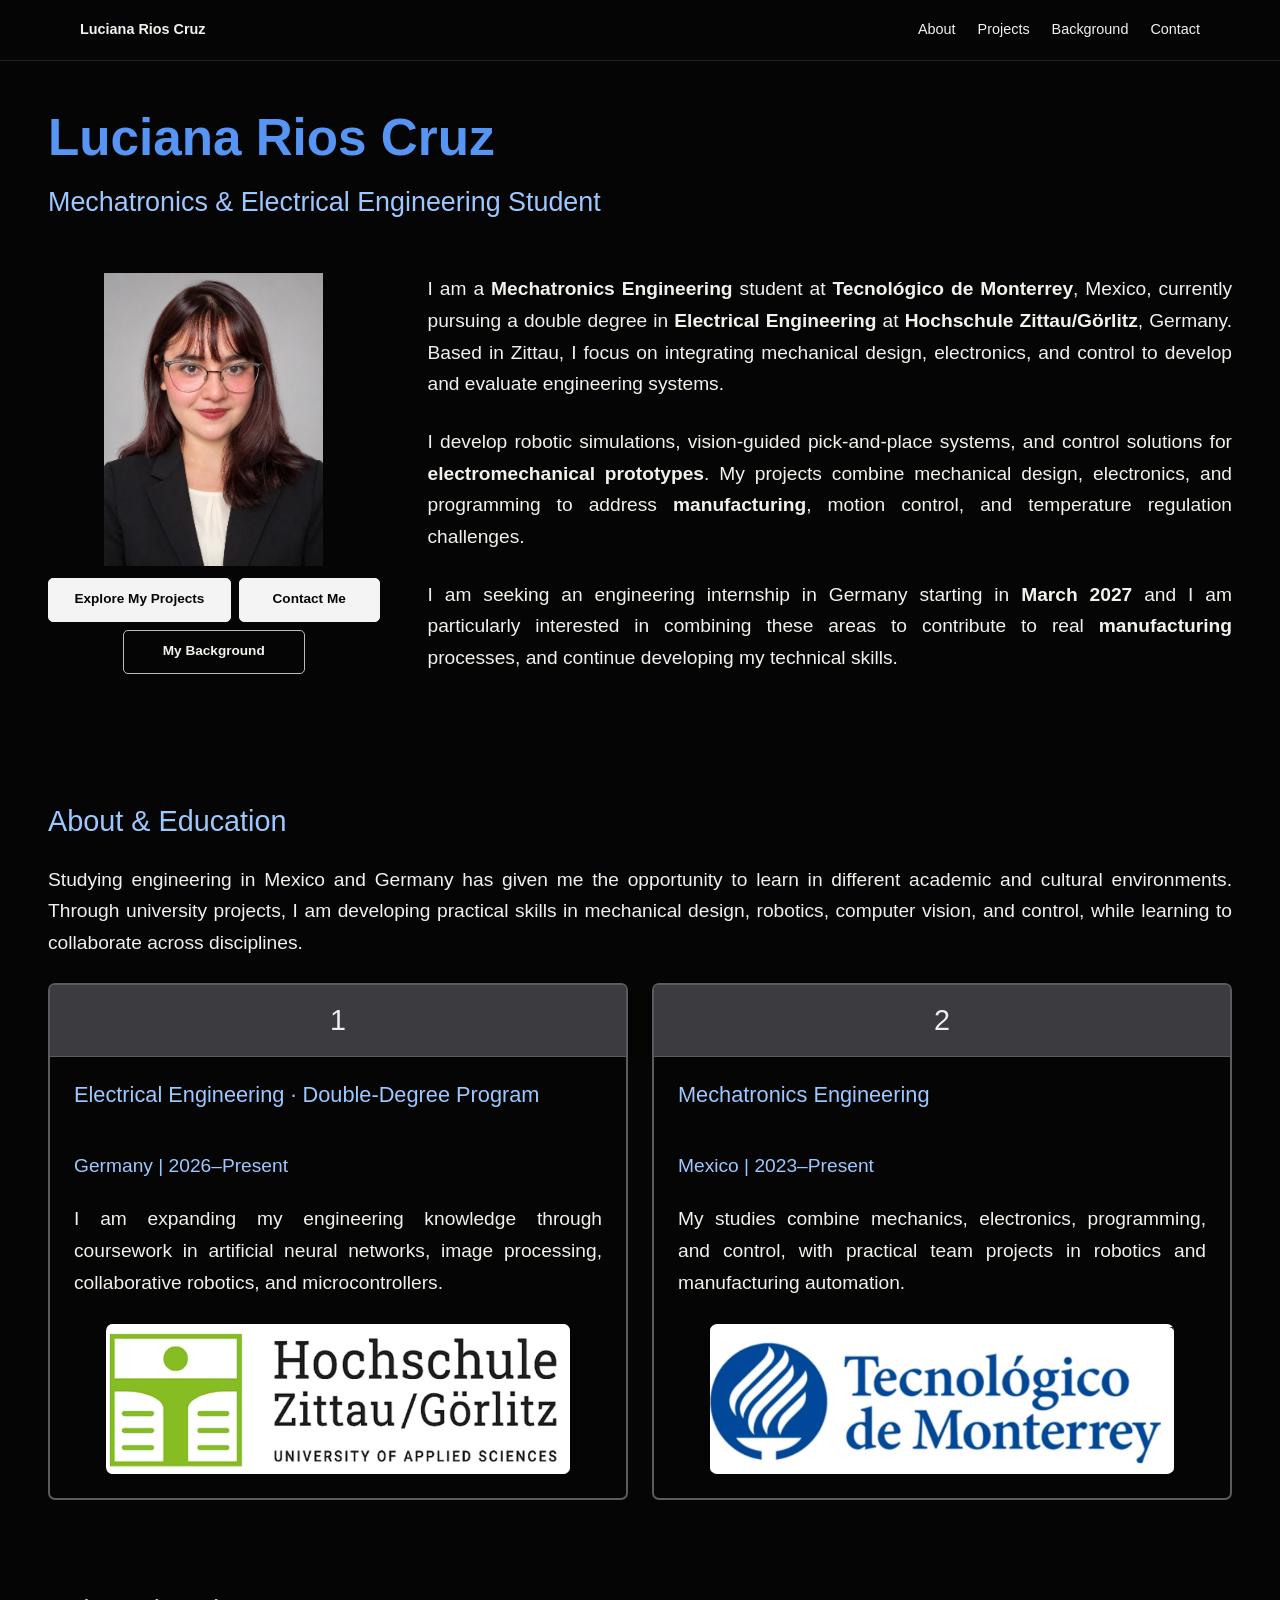
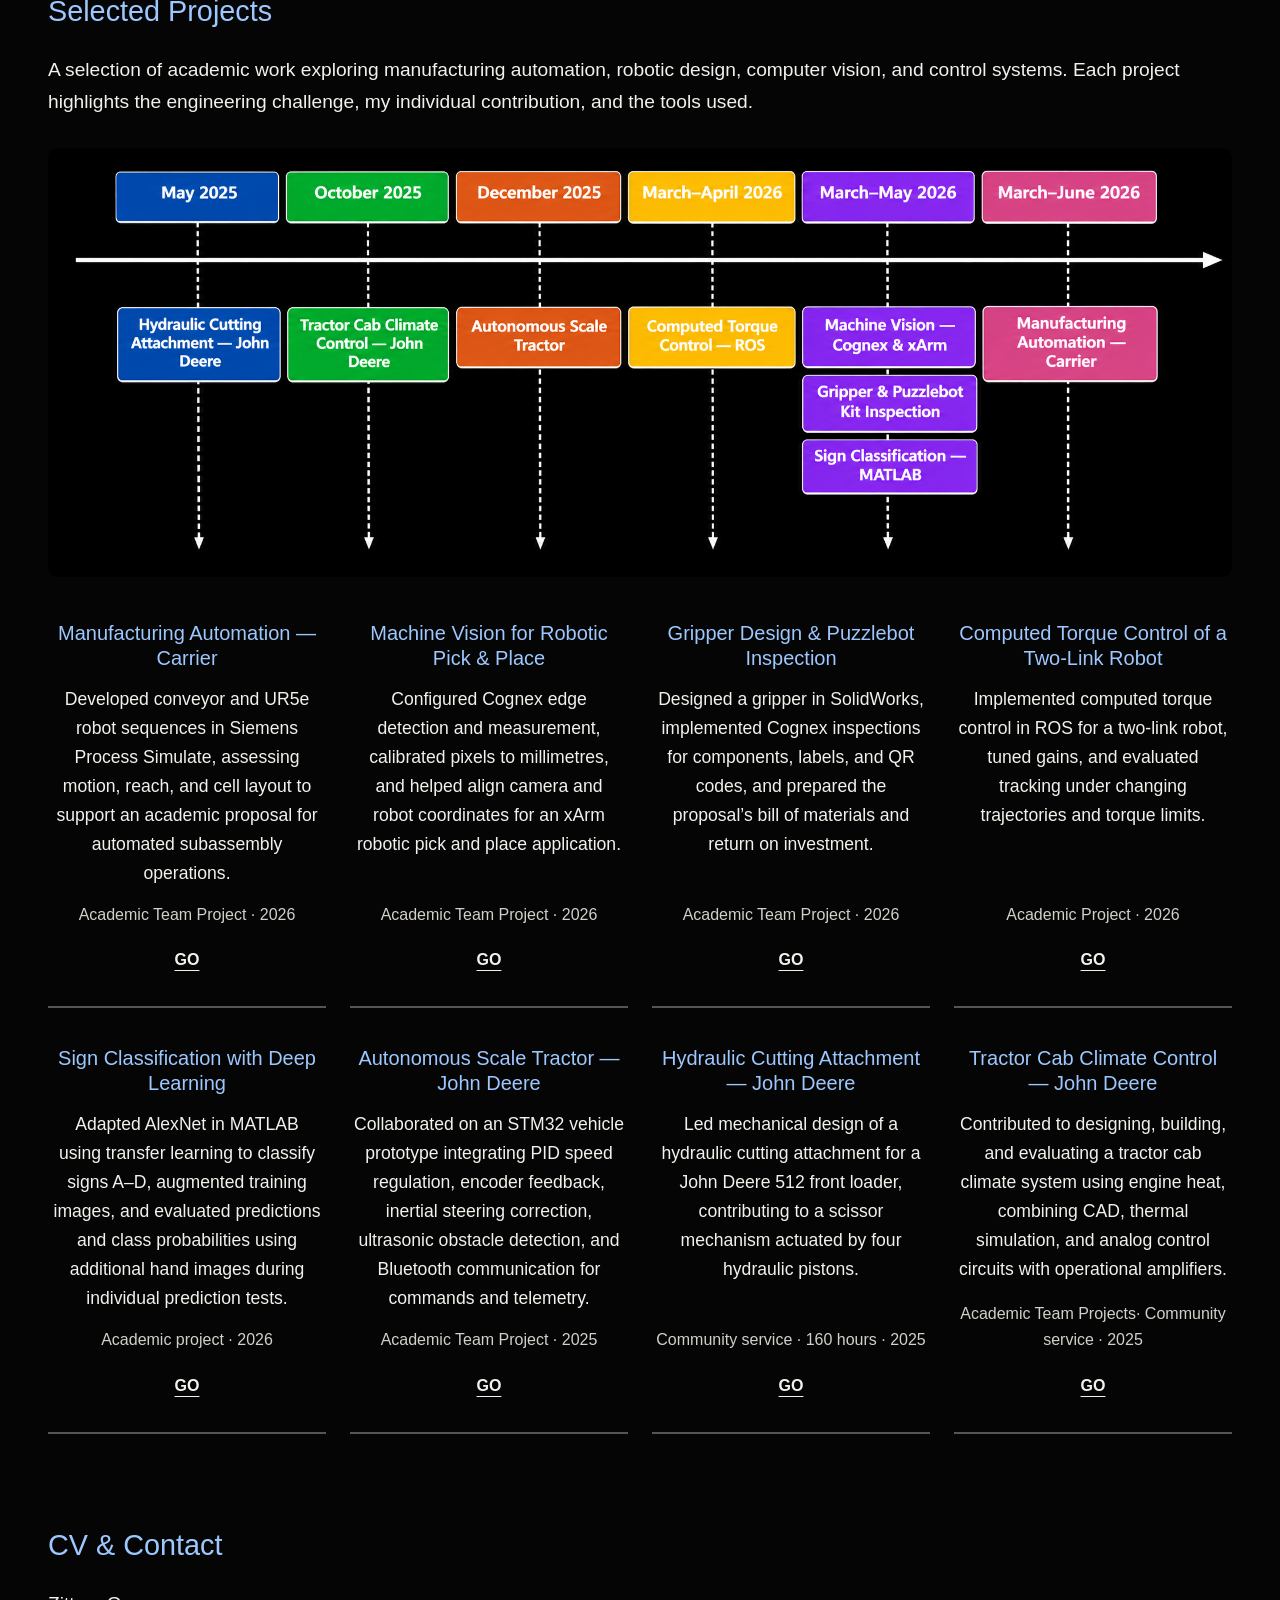
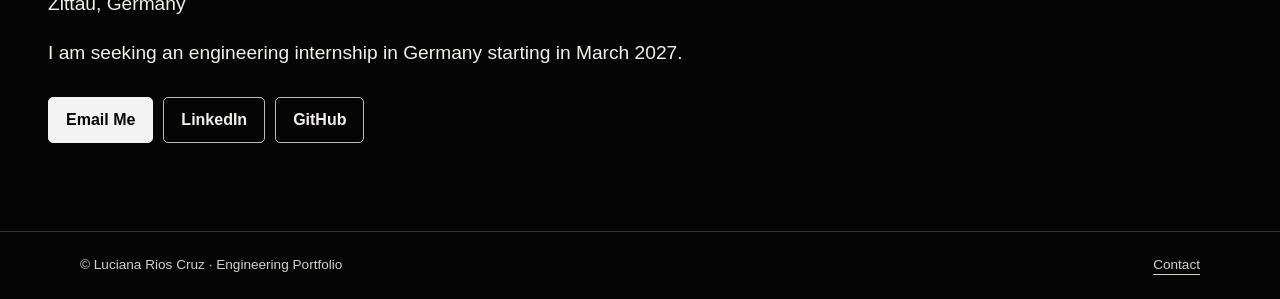
==== commit b8e97326: "Add files via upload" ====
--- a/index.html
+++ b/index.html
@@ -43,7 +43,7 @@
 #about .education-table h3{font-size:clamp(1.3rem,1.7vw,1.7rem);line-height:1.3;color:var(--blue);margin-bottom:12px}
 #about .education-table .meta{color:var(--blue);font-size:clamp(1.2rem,1.5vw,1.5rem);margin-bottom:22px}
 #about .education-description{text-align:justify;text-justify:inter-word;margin-bottom:26px}
-#about .university-logo{display:block;width:100%;height:auto;aspect-ratio:3.1;object-fit:contain;background:#fff;border-radius:7px;margin-top:auto}
+#about .university-logo{display:block;width:88%;height:auto;aspect-ratio:3.1;object-fit:contain;background:#fff;border-radius:7px;margin-top:auto;margin-left:auto;margin-right:auto}
 @media(max-width:650px){#about .education-table{grid-template-columns:1fr}.education-body{padding:20px}}
 </style><style>
 /* Both university headings use the same typography and aligned title areas. */
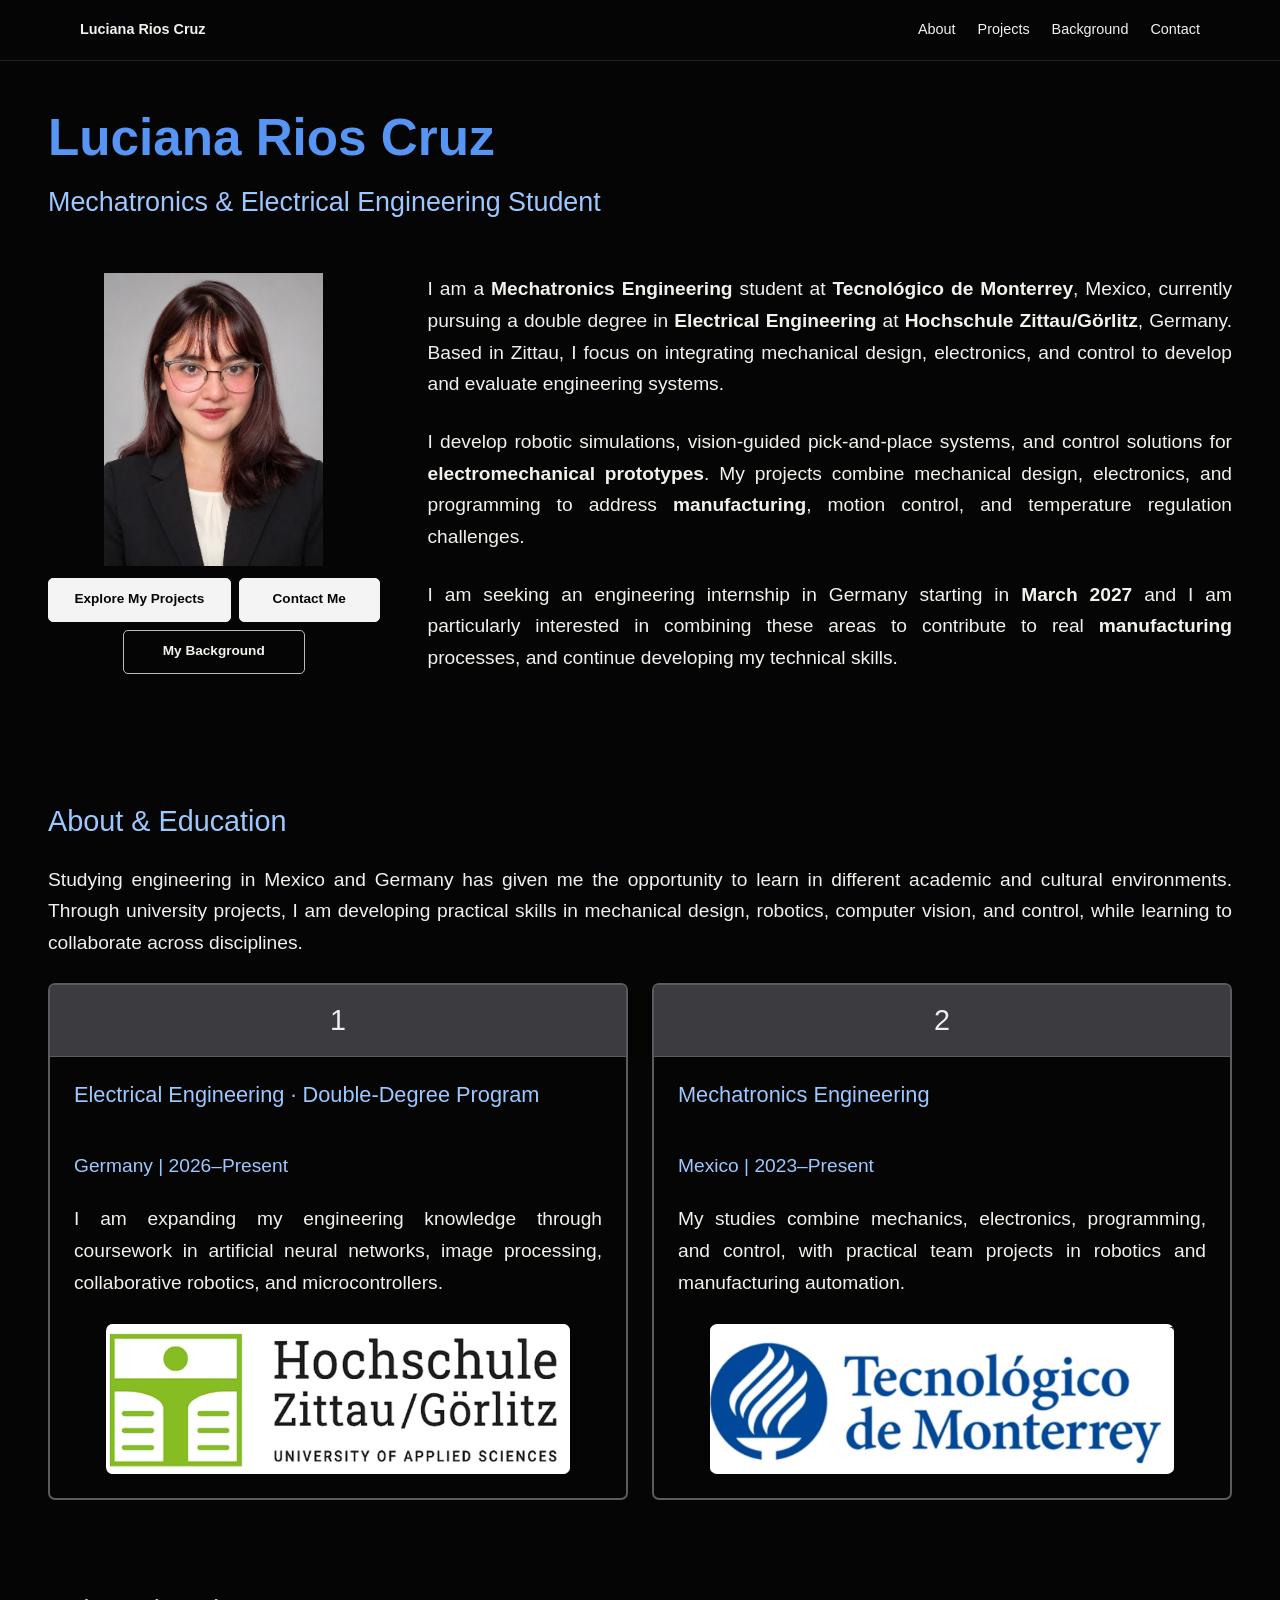
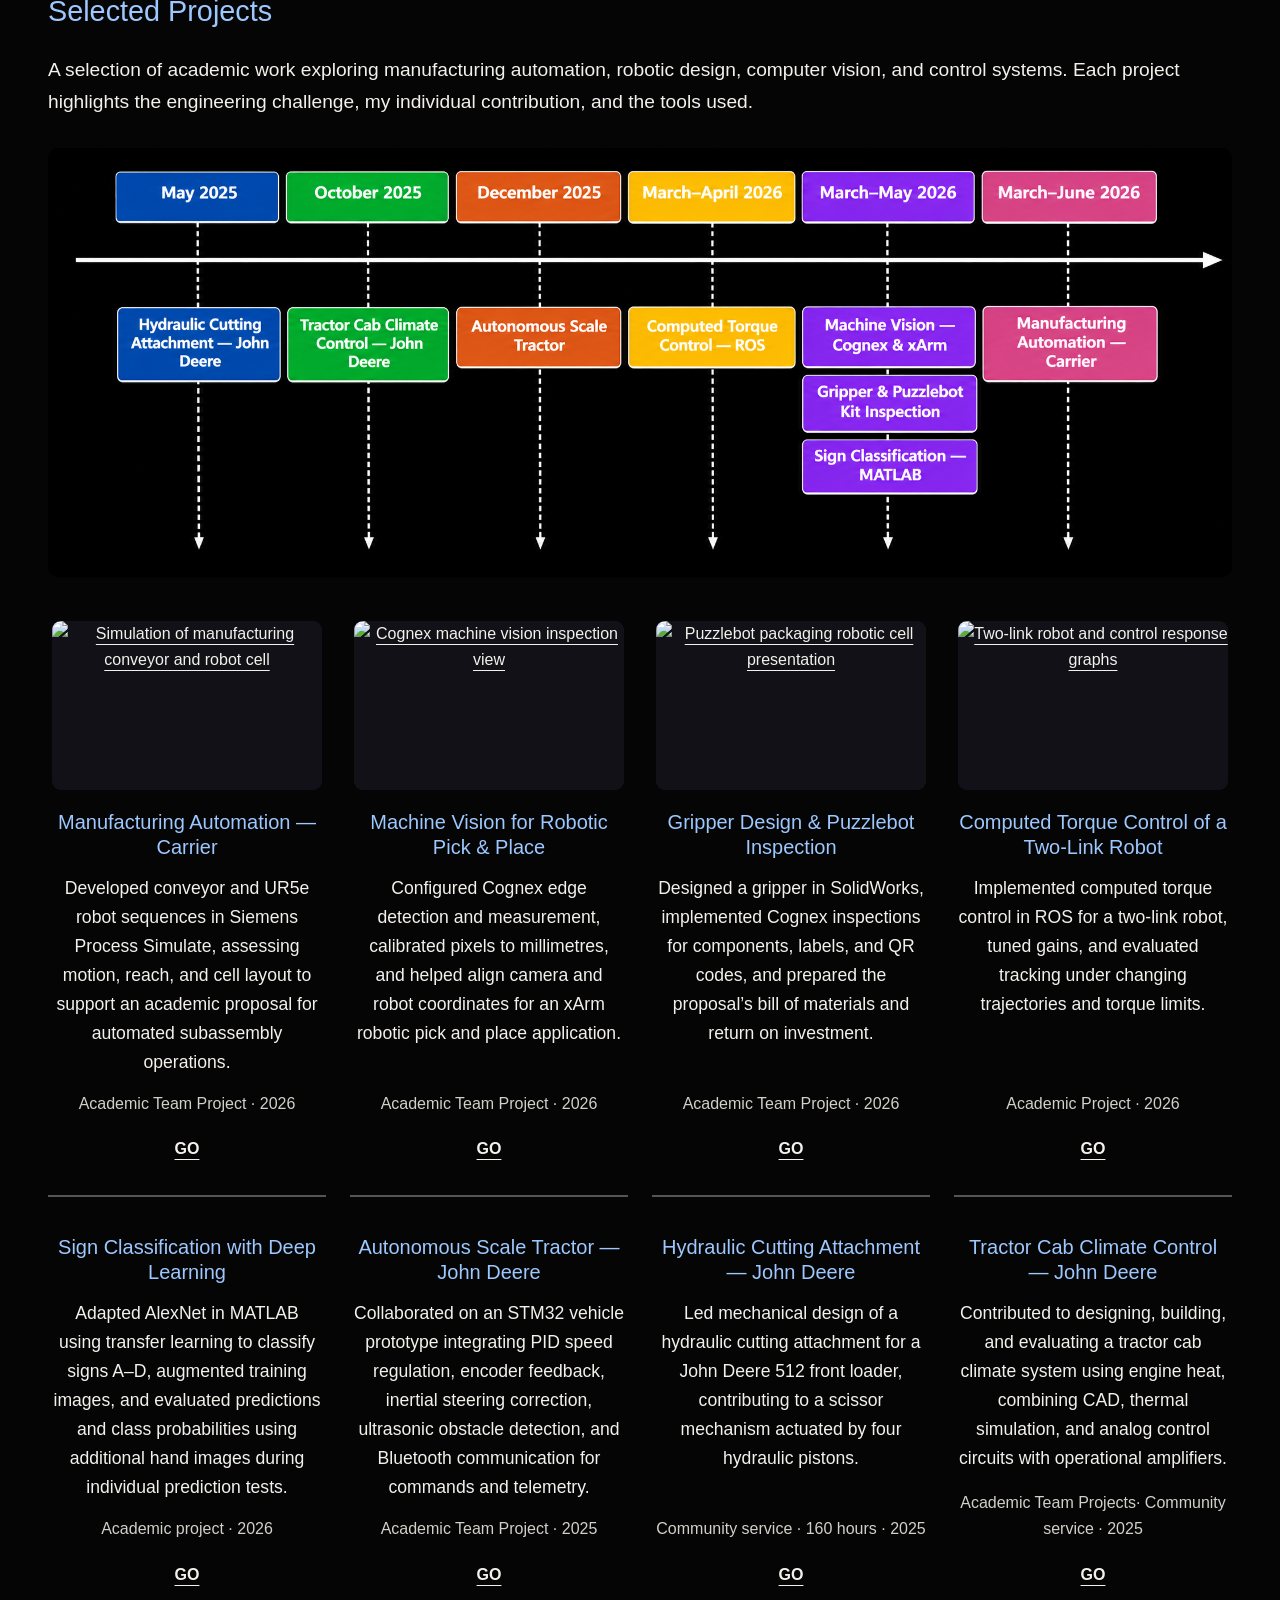
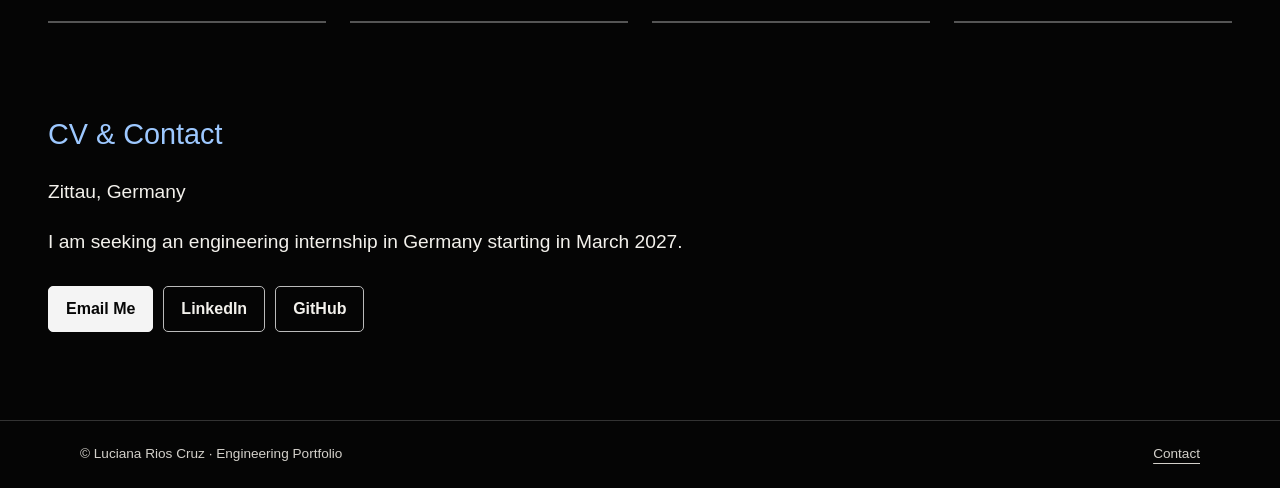
==== commit 5deff328: "Add files via upload" ====
--- a/index.html
+++ b/index.html
@@ -1,5 +1,6 @@
-<!doctype html>
-<html lang="en"><head><meta charset="utf-8"><meta name="viewport" content="width=device-width, initial-scale=1"><meta name="color-scheme" content="dark"><meta name="description" content="Engineering portfolio of Luciana Rios Cruz: mechatronics, robotics, automation, vision and control."><title>Engineering Portfolio | Luciana Rios Cruz</title><link rel="stylesheet" href="style.css"><style>
+<!DOCTYPE html>
+
+<html lang="en"><head><meta charset="utf-8"/><meta content="width=device-width, initial-scale=1" name="viewport"/><meta content="dark" name="color-scheme"/><meta content="Engineering portfolio of Luciana Rios Cruz: mechatronics, robotics, automation, vision and control." name="description"/><title>Engineering Portfolio | Luciana Rios Cruz</title><link href="style.css" rel="stylesheet"/><style>
 main.wrap{width:min(1440px,calc(100% - 96px))}
 .hero{padding-top:48px}.hero h1{font-size:clamp(2.5rem,4vw,4rem);line-height:1.15}
 .hero .profession{font-size:clamp(1.3rem,2.1vw,2rem);margin-top:16px;margin-bottom:0}
@@ -54,7 +55,12 @@
 /* Selected Projects — illustrated timeline replaces the previous text list. */
 #projects .projects-timeline-image{display:block;width:100%;height:auto;margin:30px auto 44px;border-radius:10px;object-fit:contain}
 @media(max-width:700px){#projects .projects-timeline-image{margin:20px auto 30px}}
-</style></head><body><a class="skip" href="#main">Skip to content</a><header class="site-header"><nav class="wrap" aria-label="Main navigation"><a class="brand" href="index.html">Luciana Rios Cruz</a><div class="nav-links"><a href="#about">About</a><a href="#projects">Projects</a><a href="background.html">Background</a><a href="#contact">Contact</a></div></nav></header><main id="main" class="wrap"><section class="hero"><h1>Luciana Rios Cruz</h1><p class="profession">Mechatronics &amp; Electrical Engineering Student</p><div class="intro-copy"><div class="portrait-column"><div class="portrait-stack"><img class="portrait" src="Photo_Luciana.jpeg" alt="Luciana Rios Cruz" width="1086" height="1448" fetchpriority="high"><div class="buttons portrait-buttons"><a class="button light" href="#projects">Explore My Projects</a><a class="button" href="background.html">My Background</a><a class="button light" href="#contact">Contact Me</a></div></div></div><div class="intro-text"><p>I am a <strong>Mechatronics Engineering</strong> student at <strong>Tecnológico de Monterrey</strong>, Mexico, currently pursuing a double degree in <strong>Electrical Engineering</strong> at <strong>Hochschule Zittau/Görlitz</strong>, Germany. Based in Zittau, I focus on integrating mechanical design, electronics, and control to develop and evaluate engineering systems.</p><p>I develop robotic simulations, vision-guided pick-and-place systems, and control solutions for <strong>electromechanical prototypes</strong>. My projects combine mechanical design, electronics, and programming to address <strong>manufacturing</strong>, motion control, and temperature regulation challenges.</p><p>I am seeking an engineering internship in Germany starting in <strong>March 2027</strong> and I am particularly interested in combining these areas to contribute to real <strong>manufacturing</strong> processes, and continue developing my technical skills.</p></div></div></section><section id="about" class="home-section"><h2>About &amp; Education</h2><p>Studying engineering in Mexico and Germany has given me the opportunity to learn in different academic and cultural environments. Through university projects, I am developing practical skills in mechanical design, robotics, computer vision, and control, while learning to collaborate across disciplines.</p><div class="education-grid education-table">
-<article class="education"><div class="education-header">1</div><div class="education-body"><h3 class="degree-title">Electrical Engineering · Double-Degree Program</h3><p class="meta">Germany | 2026–Present</p><p class="education-description">I am expanding my engineering knowledge through coursework in artificial neural networks, image processing, collaborative robotics, and microcontrollers.</p><img class="university-logo" src="logo-hszg.png" alt="Hochschule Zittau/Görlitz — University of Applied Sciences" width="865" height="280" loading="lazy"></div></article>
-<article class="education"><div class="education-header">2</div><div class="education-body"><h3>Mechatronics Engineering</h3><p class="meta">Mexico | 2023–Present</p><p class="education-description">My studies combine mechanics, electronics, programming, and control, with practical team projects in robotics and manufacturing automation.</p><img class="university-logo" src="logo-tec.png" alt="Tecnológico de Monterrey" width="868" height="270" loading="lazy"></div></article>
-</div></section><section id="projects" class="home-section"><h2>Selected Projects</h2><p>A selection of academic work exploring manufacturing automation, robotic design, computer vision, and control systems. Each project highlights the engineering challenge, my individual contribution, and the tools used.</p><img class="projects-timeline-image" src="timeline-projects.png" alt="Project timeline from May 2025 through June 2026, showing Hydraulic Cutting Attachment, Tractor Cab Climate Control, Autonomous Scale Tractor, Computed Torque Control, Machine Vision, Gripper and Puzzlebot Inspection, Sign Classification, and Carrier Manufacturing Automation." width="1930" height="710" loading="lazy"><div class="projects-grid"><article class="project-card"><!-- Project thumbnail can be inserted here later. --><h3><a href="carrier.html">Manufacturing Automation — Carrier</a></h3><p>Developed conveyor and UR5e robot sequences in Siemens Process Simulate, assessing motion, reach, and cell layout to support an academic proposal for automated subassembly operations.</p><p class="meta">Academic Team Project · 2026</p><a class="go" href="carrier.html" aria-label="View Manufacturing Automation — Carrier">GO</a></article><article class="project-card"><!-- Project thumbnail can be inserted here later. --><h3><a href="machine-vision.html">Machine Vision for Robotic Pick &amp; Place</a></h3><p>Configured Cognex edge detection and measurement, calibrated pixels to millimetres, and helped align camera and robot coordinates for an xArm robotic pick and place application.</p><p class="meta">Academic Team Project · 2026</p><a class="go" href="machine-vision.html" aria-label="View Machine Vision for Robotic Pick &amp; Place">GO</a></article><article class="project-card"><!-- Project thumbnail can be inserted here later. --><h3><a href="puzzlebot.html">Gripper Design &amp; Puzzlebot Inspection</a></h3><p>Designed a gripper in SolidWorks, implemented Cognex inspections for components, labels, and QR codes, and prepared the proposal’s bill of materials and return on investment.</p><p class="meta">Academic Team Project · 2026</p><a class="go" href="puzzlebot.html" aria-label="View Gripper Design &amp; Puzzlebot Inspection">GO</a></article><article class="project-card"><!-- Project thumbnail can be inserted here later. --><h3><a href="computed-torque.html">Computed Torque Control of a Two-Link Robot</a></h3><p>Implemented computed torque control in ROS for a two-link robot, tuned gains, and evaluated tracking under changing trajectories and torque limits.</p><p class="meta">Academic Project · 2026</p><a class="go" href="computed-torque.html" aria-label="View Computed Torque Control of a Two-Link Robot">GO</a></article><article class="project-card"><!-- Project thumbnail can be inserted here later. --><h3><a href="sign-classification.html">Sign Classification with Deep Learning</a></h3><p>Adapted AlexNet in MATLAB using transfer learning to classify signs A–D, augmented training images, and evaluated predictions and class probabilities using additional hand images during individual prediction tests.</p><p class="meta">Academic project · 2026</p><a class="go" href="sign-classification.html" aria-label="View Sign Classification with Deep Learning">GO</a></article><article class="project-card"><!-- Project thumbnail can be inserted here later. --><h3><a href="scale-tractor.html">Autonomous Scale Tractor — John Deere</a></h3><p>Collaborated on an STM32 vehicle prototype integrating PID speed regulation, encoder feedback, inertial steering correction, ultrasonic obstacle detection, and Bluetooth communication for commands and telemetry.</p><p class="meta">Academic Team Project · 2025</p><a class="go" href="scale-tractor.html" aria-label="View Autonomous Scale Tractor — John Deere">GO</a></article><article class="project-card"><!-- Project thumbnail can be inserted here later. --><h3><a href="hydraulic-attachment.html">Hydraulic Cutting Attachment — John Deere</a></h3><p>Led mechanical design of a hydraulic cutting attachment for a John Deere 512 front loader, contributing to a scissor mechanism actuated by four hydraulic pistons.</p><p class="meta">Community service · 160 hours · 2025</p><a class="go" href="hydraulic-attachment.html" aria-label="View Hydraulic Cutting Attachment — John Deere">GO</a></article><article class="project-card"><!-- Project thumbnail can be inserted here later. --><h3><a href="cab-climate.html">Tractor Cab Climate Control — John Deere</a></h3><p>Contributed to designing, building, and evaluating a tractor cab climate system using engine heat, combining CAD, thermal simulation, and analog control circuits with operational amplifiers.</p><p class="meta">Academic Team Projects· Community service · 2025</p><a class="go" href="cab-climate.html" aria-label="View Tractor Cab Climate Control — John Deere">GO</a></article></div></section><section id="contact" class="home-section contact"><h2>CV &amp; Contact</h2><p>Zittau, Germany</p><p>I am seeking an engineering internship in Germany starting in March 2027.</p><div class="buttons"><a class="button light" href="mailto:mialuricru@gmail.com">Email Me</a><a class="button" href="https://www.linkedin.com/in/luciana-r%C3%ADos-cruz-bb83852aa/">LinkedIn</a><a class="button" href="https://github.com/luciana-rios-cruz">GitHub</a></div><!-- Add CV links here when the CV files are uploaded. --></section></main><footer><div class="wrap">© Luciana Rios Cruz · Engineering Portfolio<a href="index.html#contact">Contact</a></div></footer></body></html>+</style><style>
+/* Uniform project thumbnails; keep the full original image visible. */
+#projects .project-card .project-image-link{display:block;width:100%;margin:0 0 20px;overflow:hidden;border-radius:9px;background:#111117}
+#projects .project-card .project-thumbnail{display:block;width:100%;height:auto;aspect-ratio:16/10;object-fit:contain;object-position:center;background:#111117}
+#projects .project-card .project-image-link:focus-visible{outline:3px solid #91c6ff;outline-offset:3px}
+</style></head><body><a class="skip" href="#main">Skip to content</a><header class="site-header"><nav aria-label="Main navigation" class="wrap"><a class="brand" href="index.html">Luciana Rios Cruz</a><div class="nav-links"><a href="#about">About</a><a href="#projects">Projects</a><a href="background.html">Background</a><a href="#contact">Contact</a></div></nav></header><main class="wrap" id="main"><section class="hero"><h1>Luciana Rios Cruz</h1><p class="profession">Mechatronics &amp; Electrical Engineering Student</p><div class="intro-copy"><div class="portrait-column"><div class="portrait-stack"><img alt="Luciana Rios Cruz" class="portrait" fetchpriority="high" height="1448" src="Photo_Luciana.jpeg" width="1086"/><div class="buttons portrait-buttons"><a class="button light" href="#projects">Explore My Projects</a><a class="button" href="background.html">My Background</a><a class="button light" href="#contact">Contact Me</a></div></div></div><div class="intro-text"><p>I am a <strong>Mechatronics Engineering</strong> student at <strong>Tecnológico de Monterrey</strong>, Mexico, currently pursuing a double degree in <strong>Electrical Engineering</strong> at <strong>Hochschule Zittau/Görlitz</strong>, Germany. Based in Zittau, I focus on integrating mechanical design, electronics, and control to develop and evaluate engineering systems.</p><p>I develop robotic simulations, vision-guided pick-and-place systems, and control solutions for <strong>electromechanical prototypes</strong>. My projects combine mechanical design, electronics, and programming to address <strong>manufacturing</strong>, motion control, and temperature regulation challenges.</p><p>I am seeking an engineering internship in Germany starting in <strong>March 2027</strong> and I am particularly interested in combining these areas to contribute to real <strong>manufacturing</strong> processes, and continue developing my technical skills.</p></div></div></section><section class="home-section" id="about"><h2>About &amp; Education</h2><p>Studying engineering in Mexico and Germany has given me the opportunity to learn in different academic and cultural environments. Through university projects, I am developing practical skills in mechanical design, robotics, computer vision, and control, while learning to collaborate across disciplines.</p><div class="education-grid education-table">
+<article class="education"><div class="education-header">1</div><div class="education-body"><h3 class="degree-title">Electrical Engineering · Double-Degree Program</h3><p class="meta">Germany | 2026–Present</p><p class="education-description">I am expanding my engineering knowledge through coursework in artificial neural networks, image processing, collaborative robotics, and microcontrollers.</p><img alt="Hochschule Zittau/Görlitz — University of Applied Sciences" class="university-logo" height="280" loading="lazy" src="logo-hszg.png" width="865"/></div></article>
+<article class="education"><div class="education-header">2</div><div class="education-body"><h3>Mechatronics Engineering</h3><p class="meta">Mexico | 2023–Present</p><p class="education-description">My studies combine mechanics, electronics, programming, and control, with practical team projects in robotics and manufacturing automation.</p><img alt="Tecnológico de Monterrey" class="university-logo" height="270" loading="lazy" src="logo-tec.png" width="868"/></div></article>
+</div></section><section class="home-section" id="projects"><h2>Selected Projects</h2><p>A selection of academic work exploring manufacturing automation, robotic design, computer vision, and control systems. Each project highlights the engineering challenge, my individual contribution, and the tools used.</p><img alt="Project timeline from May 2025 through June 2026, showing Hydraulic Cutting Attachment, Tractor Cab Climate Control, Autonomous Scale Tractor, Computed Torque Control, Machine Vision, Gripper and Puzzlebot Inspection, Sign Classification, and Carrier Manufacturing Automation." class="projects-timeline-image" height="710" loading="lazy" src="timeline-projects.png" width="1930"/><div class="projects-grid"><article class="project-card"><a class="project-image-link" href="carrier.html"><img alt="Simulation of manufacturing conveyor and robot cell" class="project-thumbnail" loading="lazy" src="project-carrier.png"/></a><!-- Project thumbnail can be inserted here later. --><h3><a href="carrier.html">Manufacturing Automation — Carrier</a></h3><p>Developed conveyor and UR5e robot sequences in Siemens Process Simulate, assessing motion, reach, and cell layout to support an academic proposal for automated subassembly operations.</p><p class="meta">Academic Team Project · 2026</p><a aria-label="View Manufacturing Automation — Carrier" class="go" href="carrier.html">GO</a></article><article class="project-card"><a class="project-image-link" href="machine-vision.html"><img alt="Cognex machine vision inspection view" class="project-thumbnail" loading="lazy" src="project-machine-vision.png"/></a><!-- Project thumbnail can be inserted here later. --><h3><a href="machine-vision.html">Machine Vision for Robotic Pick &amp; Place</a></h3><p>Configured Cognex edge detection and measurement, calibrated pixels to millimetres, and helped align camera and robot coordinates for an xArm robotic pick and place application.</p><p class="meta">Academic Team Project · 2026</p><a aria-label="View Machine Vision for Robotic Pick &amp; Place" class="go" href="machine-vision.html">GO</a></article><article class="project-card"><a class="project-image-link" href="puzzlebot.html"><img alt="Puzzlebot packaging robotic cell presentation" class="project-thumbnail" loading="lazy" src="project-puzzlebot.png"/></a><!-- Project thumbnail can be inserted here later. --><h3><a href="puzzlebot.html">Gripper Design &amp; Puzzlebot Inspection</a></h3><p>Designed a gripper in SolidWorks, implemented Cognex inspections for components, labels, and QR codes, and prepared the proposal’s bill of materials and return on investment.</p><p class="meta">Academic Team Project · 2026</p><a aria-label="View Gripper Design &amp; Puzzlebot Inspection" class="go" href="puzzlebot.html">GO</a></article><article class="project-card"><a class="project-image-link" href="computed-torque.html"><img alt="Two-link robot and control response graphs" class="project-thumbnail" loading="lazy" src="project-computed-torque.png"/></a><!-- Project thumbnail can be inserted here later. --><h3><a href="computed-torque.html">Computed Torque Control of a Two-Link Robot</a></h3><p>Implemented computed torque control in ROS for a two-link robot, tuned gains, and evaluated tracking under changing trajectories and torque limits.</p><p class="meta">Academic Project · 2026</p><a aria-label="View Computed Torque Control of a Two-Link Robot" class="go" href="computed-torque.html">GO</a></article><article class="project-card"><!-- Project thumbnail can be inserted here later. --><h3><a href="sign-classification.html">Sign Classification with Deep Learning</a></h3><p>Adapted AlexNet in MATLAB using transfer learning to classify signs A–D, augmented training images, and evaluated predictions and class probabilities using additional hand images during individual prediction tests.</p><p class="meta">Academic project · 2026</p><a aria-label="View Sign Classification with Deep Learning" class="go" href="sign-classification.html">GO</a></article><article class="project-card"><!-- Project thumbnail can be inserted here later. --><h3><a href="scale-tractor.html">Autonomous Scale Tractor — John Deere</a></h3><p>Collaborated on an STM32 vehicle prototype integrating PID speed regulation, encoder feedback, inertial steering correction, ultrasonic obstacle detection, and Bluetooth communication for commands and telemetry.</p><p class="meta">Academic Team Project · 2025</p><a aria-label="View Autonomous Scale Tractor — John Deere" class="go" href="scale-tractor.html">GO</a></article><article class="project-card"><!-- Project thumbnail can be inserted here later. --><h3><a href="hydraulic-attachment.html">Hydraulic Cutting Attachment — John Deere</a></h3><p>Led mechanical design of a hydraulic cutting attachment for a John Deere 512 front loader, contributing to a scissor mechanism actuated by four hydraulic pistons.</p><p class="meta">Community service · 160 hours · 2025</p><a aria-label="View Hydraulic Cutting Attachment — John Deere" class="go" href="hydraulic-attachment.html">GO</a></article><article class="project-card"><!-- Project thumbnail can be inserted here later. --><h3><a href="cab-climate.html">Tractor Cab Climate Control — John Deere</a></h3><p>Contributed to designing, building, and evaluating a tractor cab climate system using engine heat, combining CAD, thermal simulation, and analog control circuits with operational amplifiers.</p><p class="meta">Academic Team Projects· Community service · 2025</p><a aria-label="View Tractor Cab Climate Control — John Deere" class="go" href="cab-climate.html">GO</a></article></div></section><section class="home-section contact" id="contact"><h2>CV &amp; Contact</h2><p>Zittau, Germany</p><p>I am seeking an engineering internship in Germany starting in March 2027.</p><div class="buttons"><a class="button light" href="mailto:mialuricru@gmail.com">Email Me</a><a class="button" href="https://www.linkedin.com/in/luciana-r%C3%ADos-cruz-bb83852aa/">LinkedIn</a><a class="button" href="https://github.com/luciana-rios-cruz">GitHub</a></div><!-- Add CV links here when the CV files are uploaded. --></section></main><footer><div class="wrap">© Luciana Rios Cruz · Engineering Portfolio<a href="index.html#contact">Contact</a></div></footer></body></html>
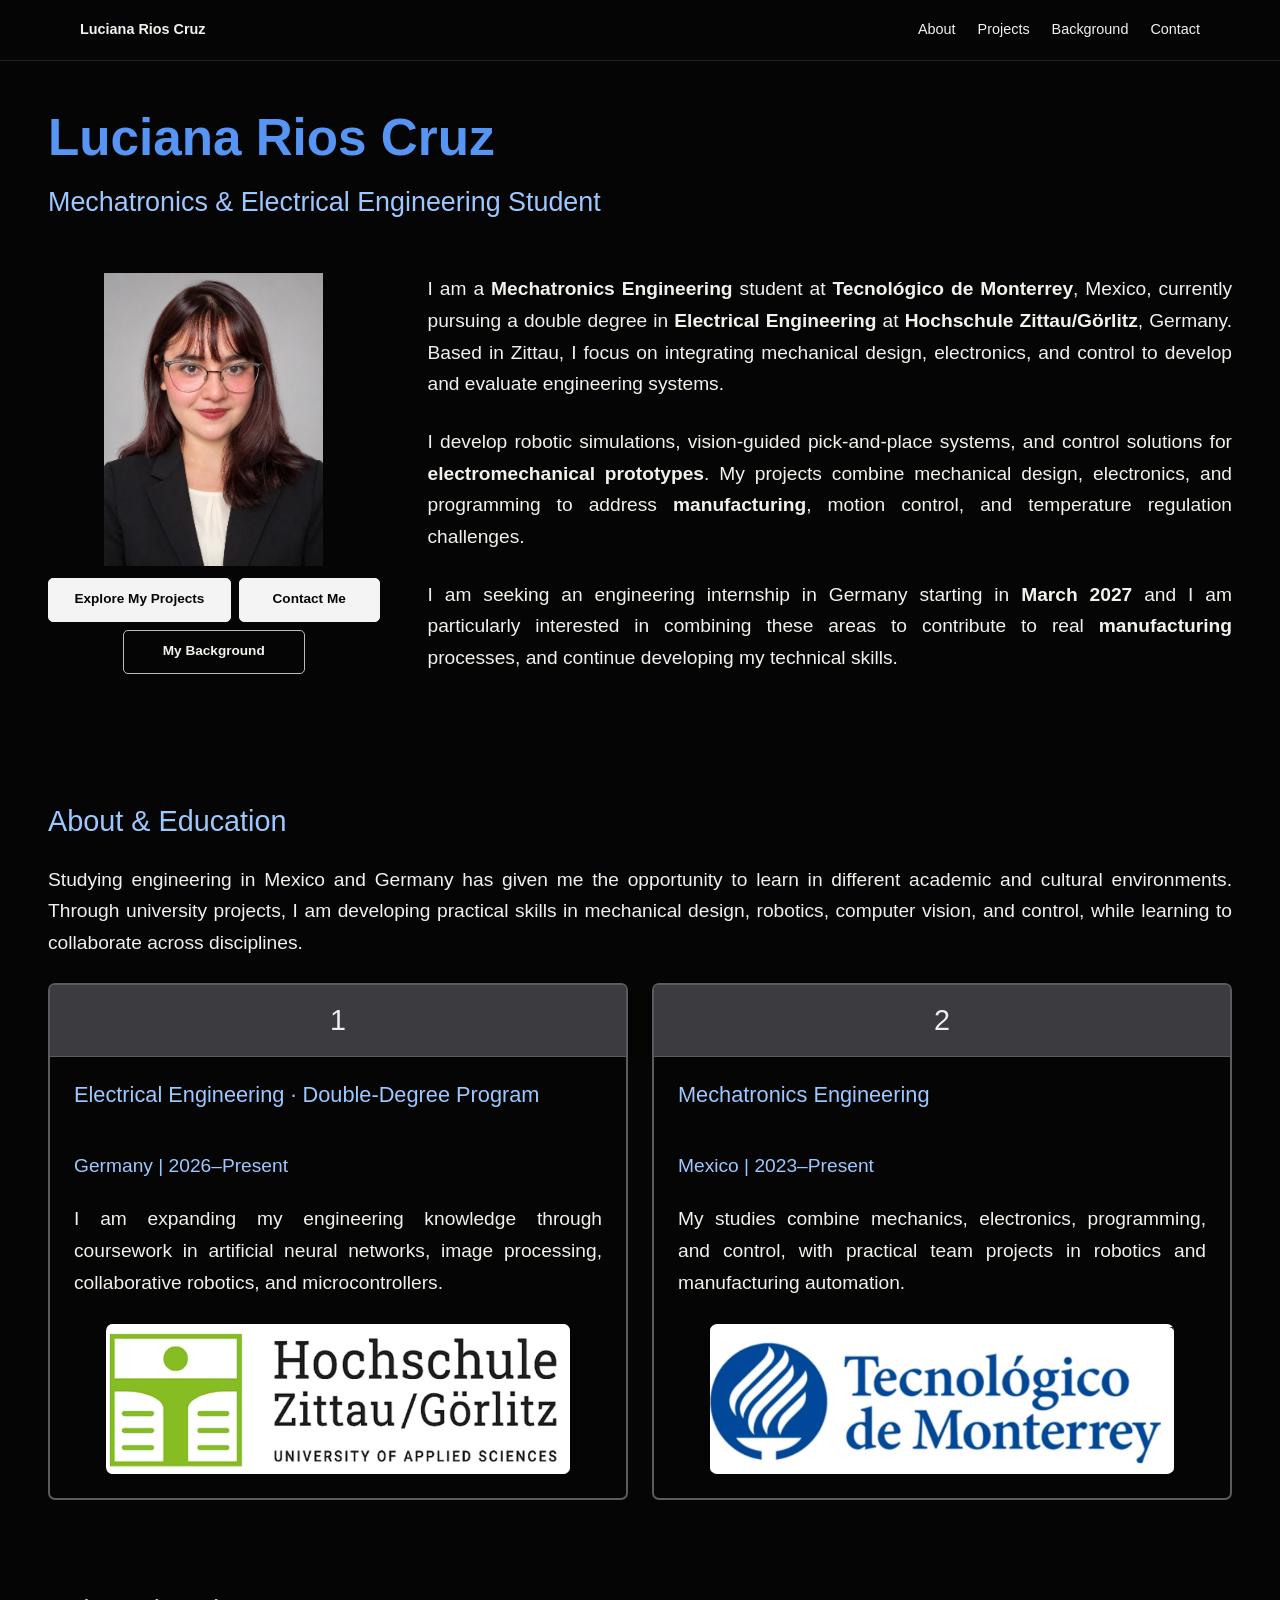
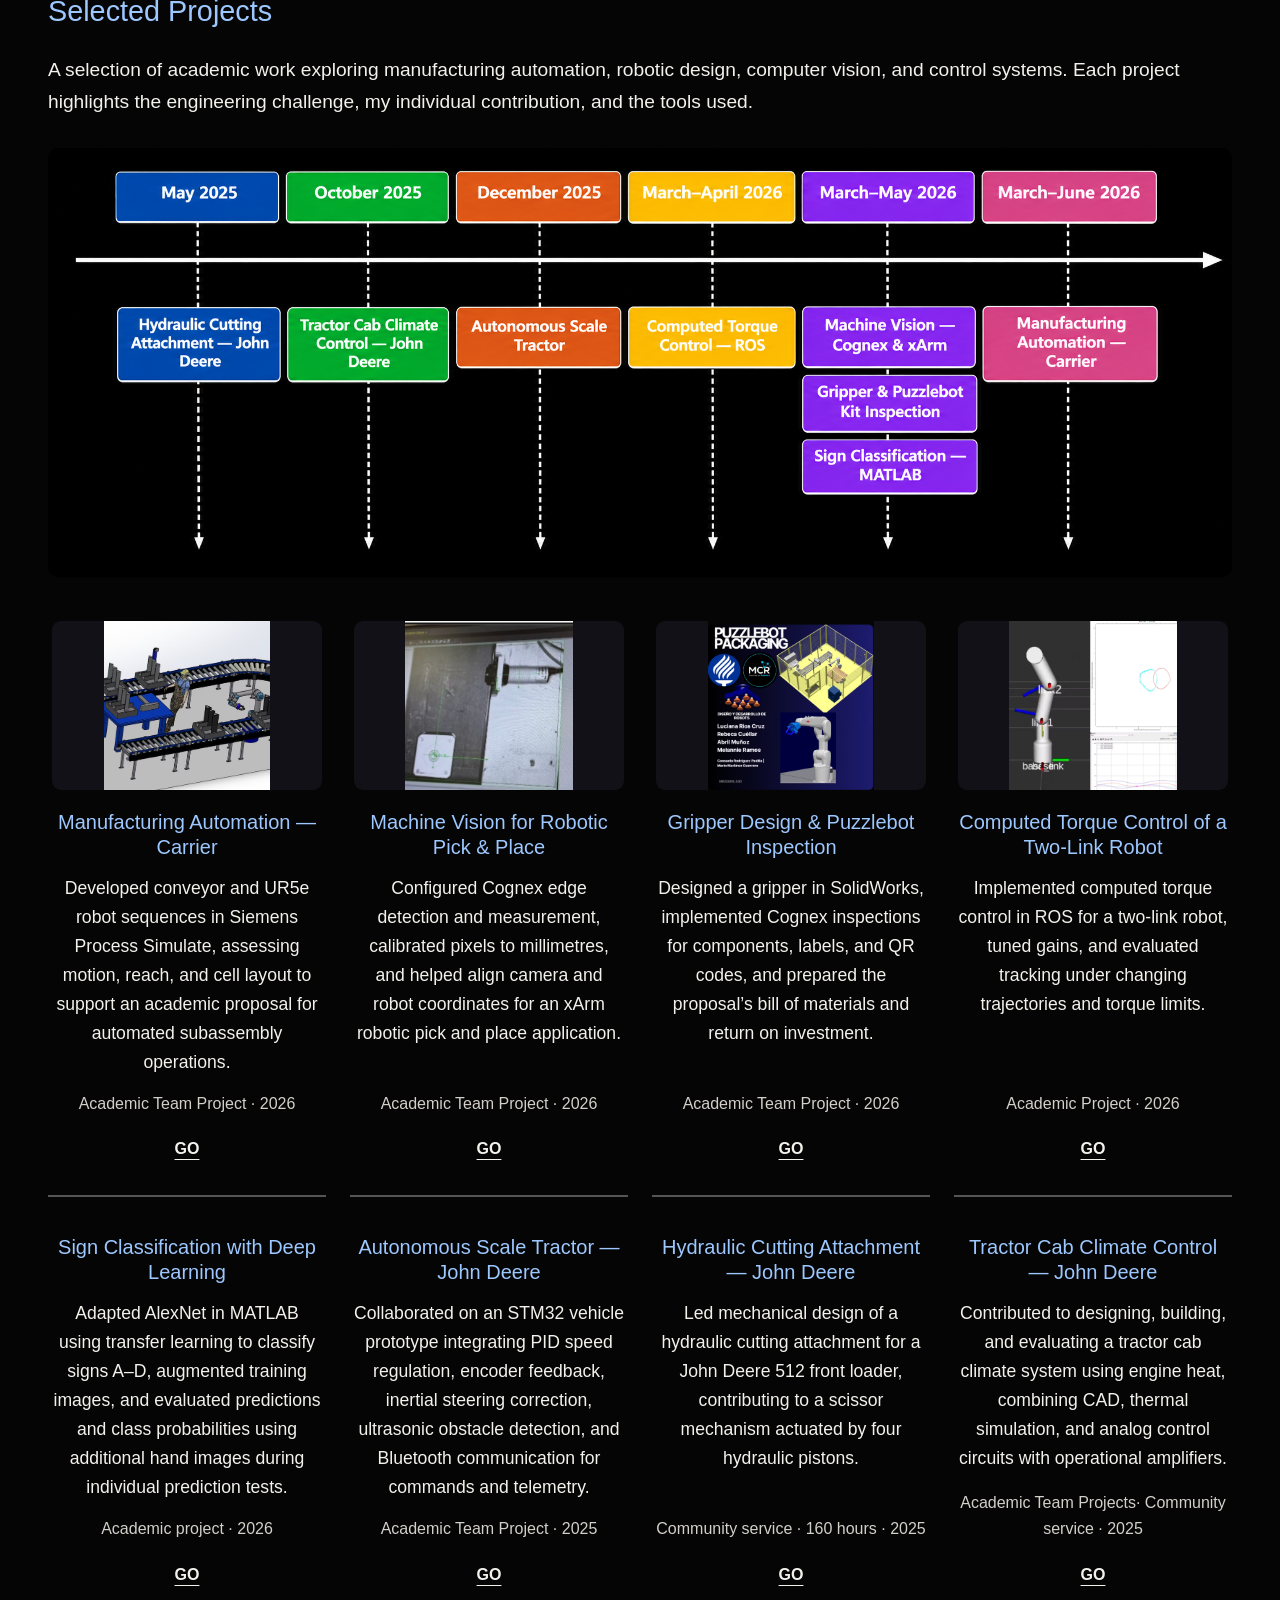
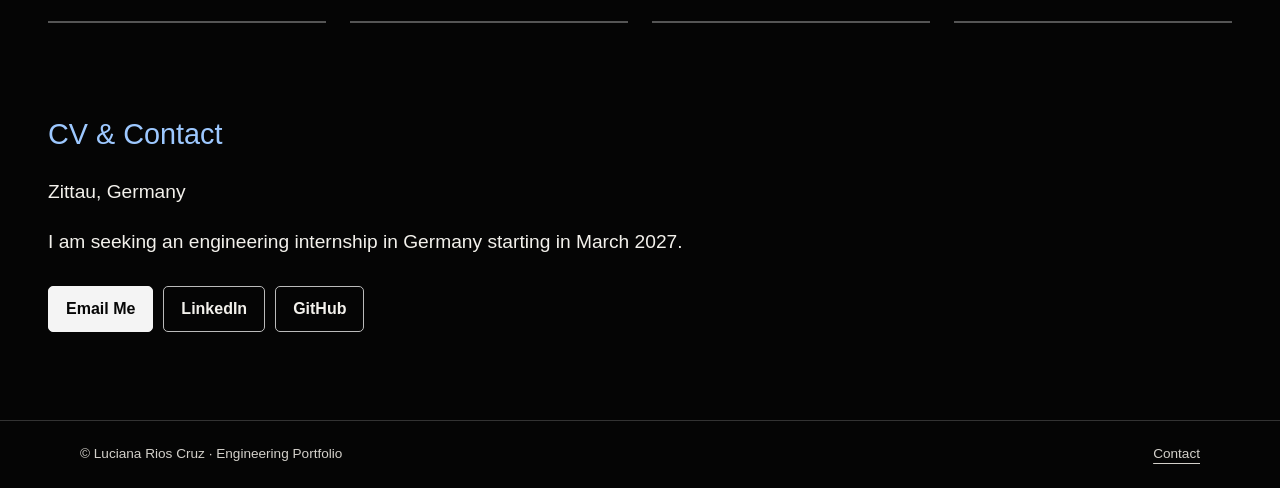
==== commit fc44b83e: "Add files via upload" ====
--- a/index.html
+++ b/index.html
@@ -60,7 +60,76 @@
 #projects .project-card .project-image-link{display:block;width:100%;margin:0 0 20px;overflow:hidden;border-radius:9px;background:#111117}
 #projects .project-card .project-thumbnail{display:block;width:100%;height:auto;aspect-ratio:16/10;object-fit:contain;object-position:center;background:#111117}
 #projects .project-card .project-image-link:focus-visible{outline:3px solid #91c6ff;outline-offset:3px}
+</style><style>
+/* Portfolio motion: subtle, accessible transitions. */
+html { scroll-behavior: smooth; }
+#about, #projects, #contact { scroll-margin-top: 28px; }
+
+/* Project cards: light elevation and soft blue accent on hover. */
+#projects .project-card {
+  transition: transform .28s ease, box-shadow .28s ease, border-color .28s ease;
+}
+@media (hover: hover) and (pointer: fine) {
+  #projects .project-card:hover {
+    transform: translateY(-5px);
+    border-color: #80b9f5;
+    box-shadow: 0 12px 26px rgba(55, 116, 189, .18);
+  }
+  #projects .project-card .project-thumbnail {
+    transition: transform .38s ease;
+    transform-origin: center center;
+  }
+  #projects .project-card .project-image-link:hover .project-thumbnail,
+  #projects .project-card:hover .project-thumbnail {
+    transform: scale(1.035);
+  }
+}
+
+/* Animate only after JavaScript confirms IntersectionObserver support. */
+html.motion-ready .motion-reveal {
+  opacity: 0;
+  transform: translateY(18px);
+  transition: opacity .62s ease, transform .62s ease;
+}
+html.motion-ready .motion-reveal.is-visible {
+  opacity: 1;
+  transform: translateY(0);
+}
+@media (prefers-reduced-motion: reduce) {
+  html { scroll-behavior: auto !important; }
+  #projects .project-card,
+  #projects .project-card .project-thumbnail,
+  html.motion-ready .motion-reveal {
+    transition: none !important;
+    transform: none !important;
+    opacity: 1 !important;
+  }
+}
 </style></head><body><a class="skip" href="#main">Skip to content</a><header class="site-header"><nav aria-label="Main navigation" class="wrap"><a class="brand" href="index.html">Luciana Rios Cruz</a><div class="nav-links"><a href="#about">About</a><a href="#projects">Projects</a><a href="background.html">Background</a><a href="#contact">Contact</a></div></nav></header><main class="wrap" id="main"><section class="hero"><h1>Luciana Rios Cruz</h1><p class="profession">Mechatronics &amp; Electrical Engineering Student</p><div class="intro-copy"><div class="portrait-column"><div class="portrait-stack"><img alt="Luciana Rios Cruz" class="portrait" fetchpriority="high" height="1448" src="Photo_Luciana.jpeg" width="1086"/><div class="buttons portrait-buttons"><a class="button light" href="#projects">Explore My Projects</a><a class="button" href="background.html">My Background</a><a class="button light" href="#contact">Contact Me</a></div></div></div><div class="intro-text"><p>I am a <strong>Mechatronics Engineering</strong> student at <strong>Tecnológico de Monterrey</strong>, Mexico, currently pursuing a double degree in <strong>Electrical Engineering</strong> at <strong>Hochschule Zittau/Görlitz</strong>, Germany. Based in Zittau, I focus on integrating mechanical design, electronics, and control to develop and evaluate engineering systems.</p><p>I develop robotic simulations, vision-guided pick-and-place systems, and control solutions for <strong>electromechanical prototypes</strong>. My projects combine mechanical design, electronics, and programming to address <strong>manufacturing</strong>, motion control, and temperature regulation challenges.</p><p>I am seeking an engineering internship in Germany starting in <strong>March 2027</strong> and I am particularly interested in combining these areas to contribute to real <strong>manufacturing</strong> processes, and continue developing my technical skills.</p></div></div></section><section class="home-section" id="about"><h2>About &amp; Education</h2><p>Studying engineering in Mexico and Germany has given me the opportunity to learn in different academic and cultural environments. Through university projects, I am developing practical skills in mechanical design, robotics, computer vision, and control, while learning to collaborate across disciplines.</p><div class="education-grid education-table">
 <article class="education"><div class="education-header">1</div><div class="education-body"><h3 class="degree-title">Electrical Engineering · Double-Degree Program</h3><p class="meta">Germany | 2026–Present</p><p class="education-description">I am expanding my engineering knowledge through coursework in artificial neural networks, image processing, collaborative robotics, and microcontrollers.</p><img alt="Hochschule Zittau/Görlitz — University of Applied Sciences" class="university-logo" height="280" loading="lazy" src="logo-hszg.png" width="865"/></div></article>
 <article class="education"><div class="education-header">2</div><div class="education-body"><h3>Mechatronics Engineering</h3><p class="meta">Mexico | 2023–Present</p><p class="education-description">My studies combine mechanics, electronics, programming, and control, with practical team projects in robotics and manufacturing automation.</p><img alt="Tecnológico de Monterrey" class="university-logo" height="270" loading="lazy" src="logo-tec.png" width="868"/></div></article>
-</div></section><section class="home-section" id="projects"><h2>Selected Projects</h2><p>A selection of academic work exploring manufacturing automation, robotic design, computer vision, and control systems. Each project highlights the engineering challenge, my individual contribution, and the tools used.</p><img alt="Project timeline from May 2025 through June 2026, showing Hydraulic Cutting Attachment, Tractor Cab Climate Control, Autonomous Scale Tractor, Computed Torque Control, Machine Vision, Gripper and Puzzlebot Inspection, Sign Classification, and Carrier Manufacturing Automation." class="projects-timeline-image" height="710" loading="lazy" src="timeline-projects.png" width="1930"/><div class="projects-grid"><article class="project-card"><a class="project-image-link" href="carrier.html"><img alt="Simulation of manufacturing conveyor and robot cell" class="project-thumbnail" loading="lazy" src="project-carrier.png"/></a><!-- Project thumbnail can be inserted here later. --><h3><a href="carrier.html">Manufacturing Automation — Carrier</a></h3><p>Developed conveyor and UR5e robot sequences in Siemens Process Simulate, assessing motion, reach, and cell layout to support an academic proposal for automated subassembly operations.</p><p class="meta">Academic Team Project · 2026</p><a aria-label="View Manufacturing Automation — Carrier" class="go" href="carrier.html">GO</a></article><article class="project-card"><a class="project-image-link" href="machine-vision.html"><img alt="Cognex machine vision inspection view" class="project-thumbnail" loading="lazy" src="project-machine-vision.png"/></a><!-- Project thumbnail can be inserted here later. --><h3><a href="machine-vision.html">Machine Vision for Robotic Pick &amp; Place</a></h3><p>Configured Cognex edge detection and measurement, calibrated pixels to millimetres, and helped align camera and robot coordinates for an xArm robotic pick and place application.</p><p class="meta">Academic Team Project · 2026</p><a aria-label="View Machine Vision for Robotic Pick &amp; Place" class="go" href="machine-vision.html">GO</a></article><article class="project-card"><a class="project-image-link" href="puzzlebot.html"><img alt="Puzzlebot packaging robotic cell presentation" class="project-thumbnail" loading="lazy" src="project-puzzlebot.png"/></a><!-- Project thumbnail can be inserted here later. --><h3><a href="puzzlebot.html">Gripper Design &amp; Puzzlebot Inspection</a></h3><p>Designed a gripper in SolidWorks, implemented Cognex inspections for components, labels, and QR codes, and prepared the proposal’s bill of materials and return on investment.</p><p class="meta">Academic Team Project · 2026</p><a aria-label="View Gripper Design &amp; Puzzlebot Inspection" class="go" href="puzzlebot.html">GO</a></article><article class="project-card"><a class="project-image-link" href="computed-torque.html"><img alt="Two-link robot and control response graphs" class="project-thumbnail" loading="lazy" src="project-computed-torque.png"/></a><!-- Project thumbnail can be inserted here later. --><h3><a href="computed-torque.html">Computed Torque Control of a Two-Link Robot</a></h3><p>Implemented computed torque control in ROS for a two-link robot, tuned gains, and evaluated tracking under changing trajectories and torque limits.</p><p class="meta">Academic Project · 2026</p><a aria-label="View Computed Torque Control of a Two-Link Robot" class="go" href="computed-torque.html">GO</a></article><article class="project-card"><!-- Project thumbnail can be inserted here later. --><h3><a href="sign-classification.html">Sign Classification with Deep Learning</a></h3><p>Adapted AlexNet in MATLAB using transfer learning to classify signs A–D, augmented training images, and evaluated predictions and class probabilities using additional hand images during individual prediction tests.</p><p class="meta">Academic project · 2026</p><a aria-label="View Sign Classification with Deep Learning" class="go" href="sign-classification.html">GO</a></article><article class="project-card"><!-- Project thumbnail can be inserted here later. --><h3><a href="scale-tractor.html">Autonomous Scale Tractor — John Deere</a></h3><p>Collaborated on an STM32 vehicle prototype integrating PID speed regulation, encoder feedback, inertial steering correction, ultrasonic obstacle detection, and Bluetooth communication for commands and telemetry.</p><p class="meta">Academic Team Project · 2025</p><a aria-label="View Autonomous Scale Tractor — John Deere" class="go" href="scale-tractor.html">GO</a></article><article class="project-card"><!-- Project thumbnail can be inserted here later. --><h3><a href="hydraulic-attachment.html">Hydraulic Cutting Attachment — John Deere</a></h3><p>Led mechanical design of a hydraulic cutting attachment for a John Deere 512 front loader, contributing to a scissor mechanism actuated by four hydraulic pistons.</p><p class="meta">Community service · 160 hours · 2025</p><a aria-label="View Hydraulic Cutting Attachment — John Deere" class="go" href="hydraulic-attachment.html">GO</a></article><article class="project-card"><!-- Project thumbnail can be inserted here later. --><h3><a href="cab-climate.html">Tractor Cab Climate Control — John Deere</a></h3><p>Contributed to designing, building, and evaluating a tractor cab climate system using engine heat, combining CAD, thermal simulation, and analog control circuits with operational amplifiers.</p><p class="meta">Academic Team Projects· Community service · 2025</p><a aria-label="View Tractor Cab Climate Control — John Deere" class="go" href="cab-climate.html">GO</a></article></div></section><section class="home-section contact" id="contact"><h2>CV &amp; Contact</h2><p>Zittau, Germany</p><p>I am seeking an engineering internship in Germany starting in March 2027.</p><div class="buttons"><a class="button light" href="mailto:mialuricru@gmail.com">Email Me</a><a class="button" href="https://www.linkedin.com/in/luciana-r%C3%ADos-cruz-bb83852aa/">LinkedIn</a><a class="button" href="https://github.com/luciana-rios-cruz">GitHub</a></div><!-- Add CV links here when the CV files are uploaded. --></section></main><footer><div class="wrap">© Luciana Rios Cruz · Engineering Portfolio<a href="index.html#contact">Contact</a></div></footer></body></html>+</div></section><section class="home-section" id="projects"><h2>Selected Projects</h2><p>A selection of academic work exploring manufacturing automation, robotic design, computer vision, and control systems. Each project highlights the engineering challenge, my individual contribution, and the tools used.</p><img alt="Project timeline from May 2025 through June 2026, showing Hydraulic Cutting Attachment, Tractor Cab Climate Control, Autonomous Scale Tractor, Computed Torque Control, Machine Vision, Gripper and Puzzlebot Inspection, Sign Classification, and Carrier Manufacturing Automation." class="projects-timeline-image" height="710" loading="lazy" src="timeline-projects.png" width="1930"/><div class="projects-grid"><article class="project-card"><a class="project-image-link" href="carrier.html"><img alt="Simulation of manufacturing conveyor and robot cell" class="project-thumbnail" loading="lazy" src="project-carrier.png"/></a><!-- Project thumbnail can be inserted here later. --><h3><a href="carrier.html">Manufacturing Automation — Carrier</a></h3><p>Developed conveyor and UR5e robot sequences in Siemens Process Simulate, assessing motion, reach, and cell layout to support an academic proposal for automated subassembly operations.</p><p class="meta">Academic Team Project · 2026</p><a aria-label="View Manufacturing Automation — Carrier" class="go" href="carrier.html">GO</a></article><article class="project-card"><a class="project-image-link" href="machine-vision.html"><img alt="Cognex machine vision inspection view" class="project-thumbnail" loading="lazy" src="project-machine-vision.png"/></a><!-- Project thumbnail can be inserted here later. --><h3><a href="machine-vision.html">Machine Vision for Robotic Pick &amp; Place</a></h3><p>Configured Cognex edge detection and measurement, calibrated pixels to millimetres, and helped align camera and robot coordinates for an xArm robotic pick and place application.</p><p class="meta">Academic Team Project · 2026</p><a aria-label="View Machine Vision for Robotic Pick &amp; Place" class="go" href="machine-vision.html">GO</a></article><article class="project-card"><a class="project-image-link" href="puzzlebot.html"><img alt="Puzzlebot packaging robotic cell presentation" class="project-thumbnail" loading="lazy" src="project-puzzlebot.png"/></a><!-- Project thumbnail can be inserted here later. --><h3><a href="puzzlebot.html">Gripper Design &amp; Puzzlebot Inspection</a></h3><p>Designed a gripper in SolidWorks, implemented Cognex inspections for components, labels, and QR codes, and prepared the proposal’s bill of materials and return on investment.</p><p class="meta">Academic Team Project · 2026</p><a aria-label="View Gripper Design &amp; Puzzlebot Inspection" class="go" href="puzzlebot.html">GO</a></article><article class="project-card"><a class="project-image-link" href="computed-torque.html"><img alt="Two-link robot and control response graphs" class="project-thumbnail" loading="lazy" src="project-computed-torque.png"/></a><!-- Project thumbnail can be inserted here later. --><h3><a href="computed-torque.html">Computed Torque Control of a Two-Link Robot</a></h3><p>Implemented computed torque control in ROS for a two-link robot, tuned gains, and evaluated tracking under changing trajectories and torque limits.</p><p class="meta">Academic Project · 2026</p><a aria-label="View Computed Torque Control of a Two-Link Robot" class="go" href="computed-torque.html">GO</a></article><article class="project-card"><!-- Project thumbnail can be inserted here later. --><h3><a href="sign-classification.html">Sign Classification with Deep Learning</a></h3><p>Adapted AlexNet in MATLAB using transfer learning to classify signs A–D, augmented training images, and evaluated predictions and class probabilities using additional hand images during individual prediction tests.</p><p class="meta">Academic project · 2026</p><a aria-label="View Sign Classification with Deep Learning" class="go" href="sign-classification.html">GO</a></article><article class="project-card"><!-- Project thumbnail can be inserted here later. --><h3><a href="scale-tractor.html">Autonomous Scale Tractor — John Deere</a></h3><p>Collaborated on an STM32 vehicle prototype integrating PID speed regulation, encoder feedback, inertial steering correction, ultrasonic obstacle detection, and Bluetooth communication for commands and telemetry.</p><p class="meta">Academic Team Project · 2025</p><a aria-label="View Autonomous Scale Tractor — John Deere" class="go" href="scale-tractor.html">GO</a></article><article class="project-card"><!-- Project thumbnail can be inserted here later. --><h3><a href="hydraulic-attachment.html">Hydraulic Cutting Attachment — John Deere</a></h3><p>Led mechanical design of a hydraulic cutting attachment for a John Deere 512 front loader, contributing to a scissor mechanism actuated by four hydraulic pistons.</p><p class="meta">Community service · 160 hours · 2025</p><a aria-label="View Hydraulic Cutting Attachment — John Deere" class="go" href="hydraulic-attachment.html">GO</a></article><article class="project-card"><!-- Project thumbnail can be inserted here later. --><h3><a href="cab-climate.html">Tractor Cab Climate Control — John Deere</a></h3><p>Contributed to designing, building, and evaluating a tractor cab climate system using engine heat, combining CAD, thermal simulation, and analog control circuits with operational amplifiers.</p><p class="meta">Academic Team Projects· Community service · 2025</p><a aria-label="View Tractor Cab Climate Control — John Deere" class="go" href="cab-climate.html">GO</a></article></div></section><section class="home-section contact" id="contact"><h2>CV &amp; Contact</h2><p>Zittau, Germany</p><p>I am seeking an engineering internship in Germany starting in March 2027.</p><div class="buttons"><a class="button light" href="mailto:mialuricru@gmail.com">Email Me</a><a class="button" href="https://www.linkedin.com/in/luciana-r%C3%ADos-cruz-bb83852aa/">LinkedIn</a><a class="button" href="https://github.com/luciana-rios-cruz">GitHub</a></div><!-- Add CV links here when the CV files are uploaded. --></section></main><footer><div class="wrap">© Luciana Rios Cruz · Engineering Portfolio<a href="index.html#contact">Contact</a></div></footer><script>
+// Reveal visible sections and project cards as visitors scroll.
+(() => {
+  if (!('IntersectionObserver' in window) ||
+      window.matchMedia('(prefers-reduced-motion: reduce)').matches) return;
+  const targets = document.querySelectorAll(
+    '#about > h2, #about > p, #about .education, ' +
+    '#projects > h2, #projects > p, #projects .timeline, ' +
+    '#projects .timeline-image, #projects .project-card, ' +
+    '#contact > h2, #contact > p, #contact .buttons'
+  );
+  if (!targets.length) return;
+  targets.forEach(element => element.classList.add('motion-reveal'));
+  document.documentElement.classList.add('motion-ready');
+  const observer = new IntersectionObserver((entries, instance) => {
+    entries.forEach(entry => {
+      if (entry.isIntersecting) {
+        entry.target.classList.add('is-visible');
+        instance.unobserve(entry.target);
+      }
+    });
+  }, { threshold: 0.08, rootMargin: '0px 0px 35px 0px' });
+  targets.forEach(element => observer.observe(element));
+})();
+</script></body></html>
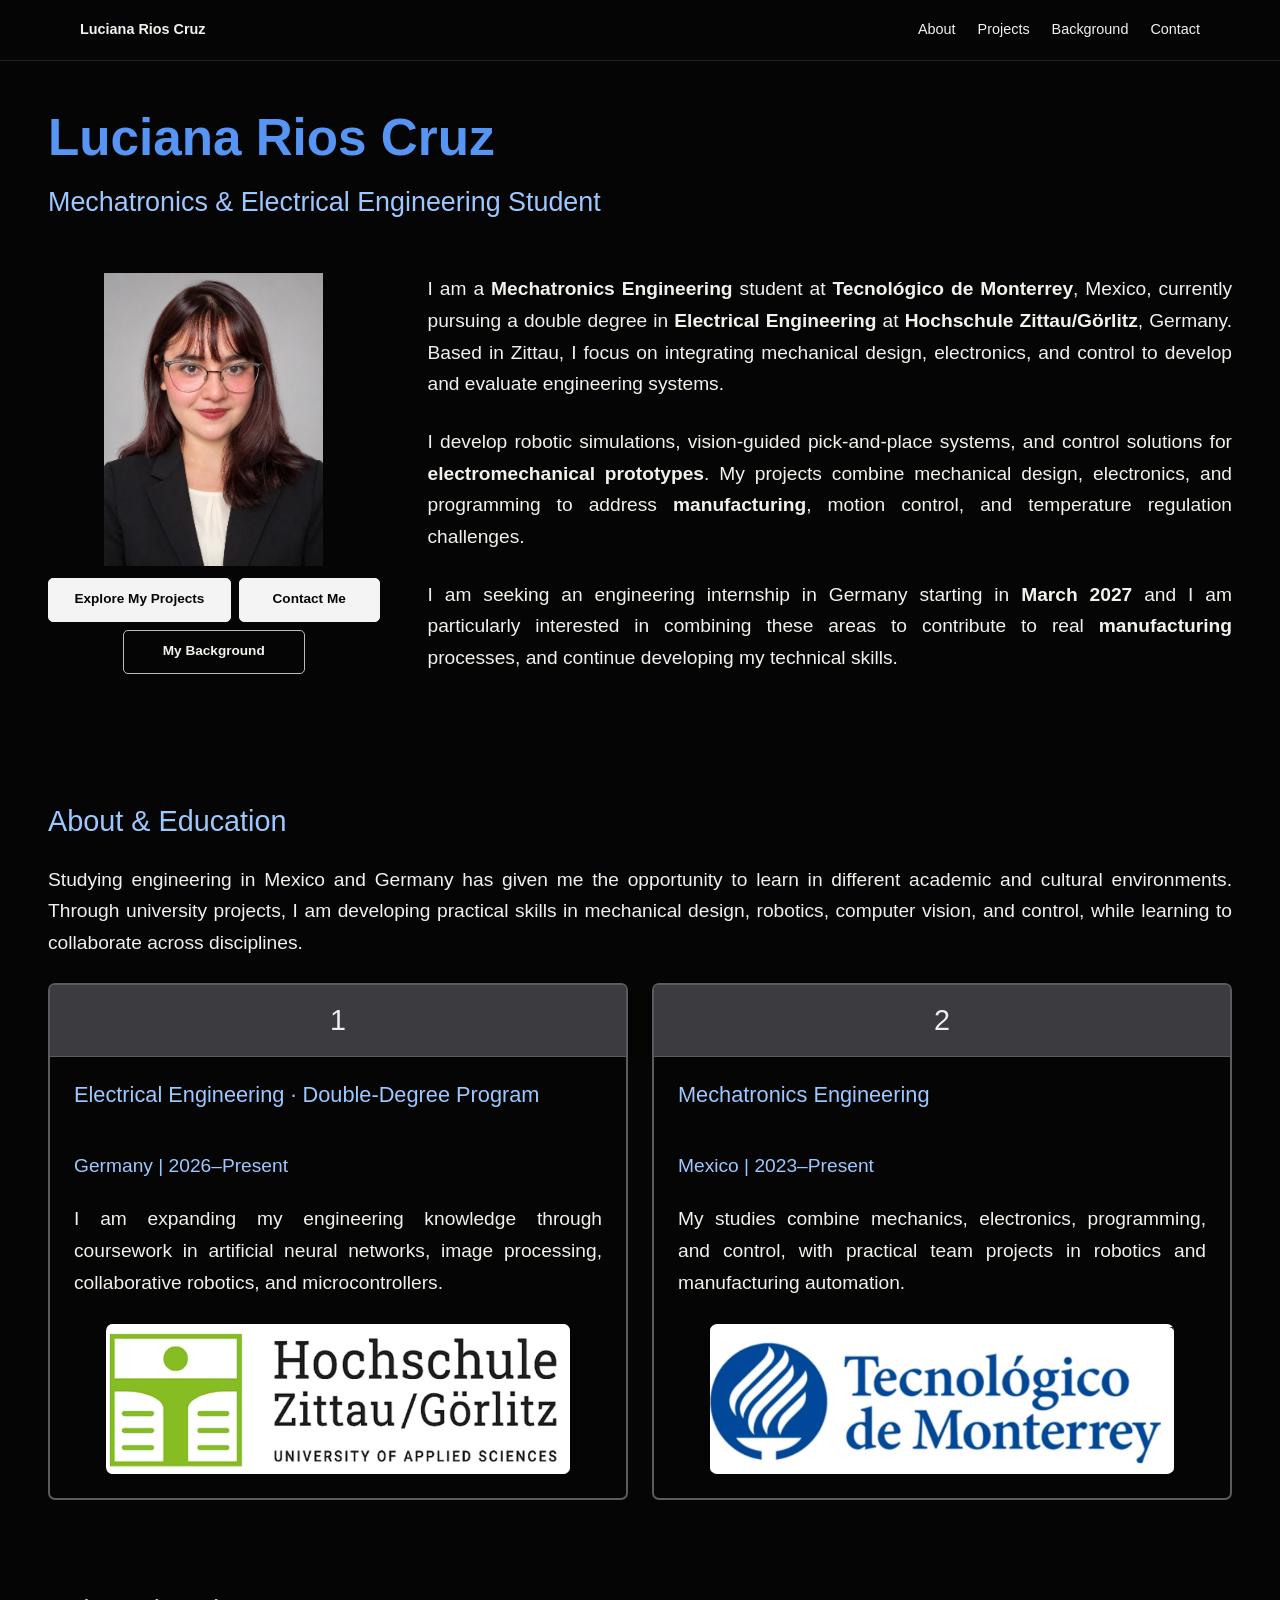
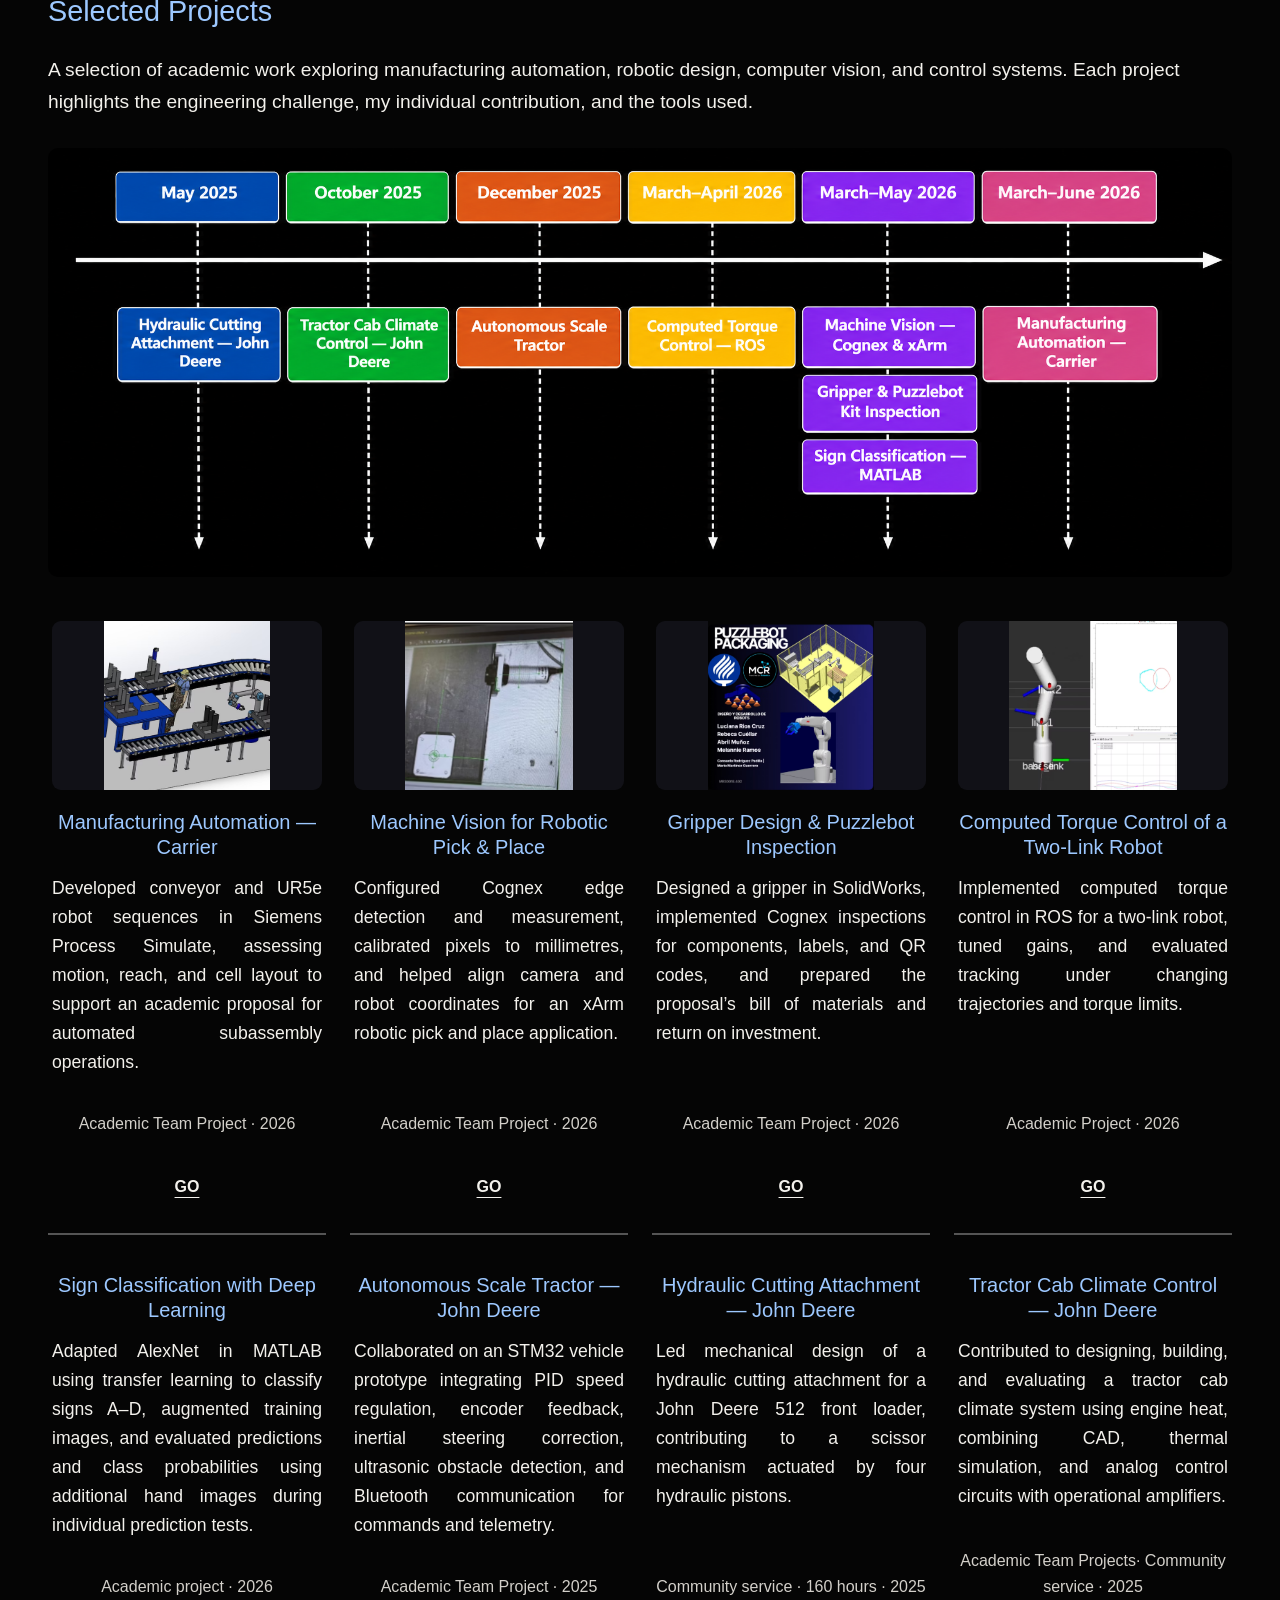
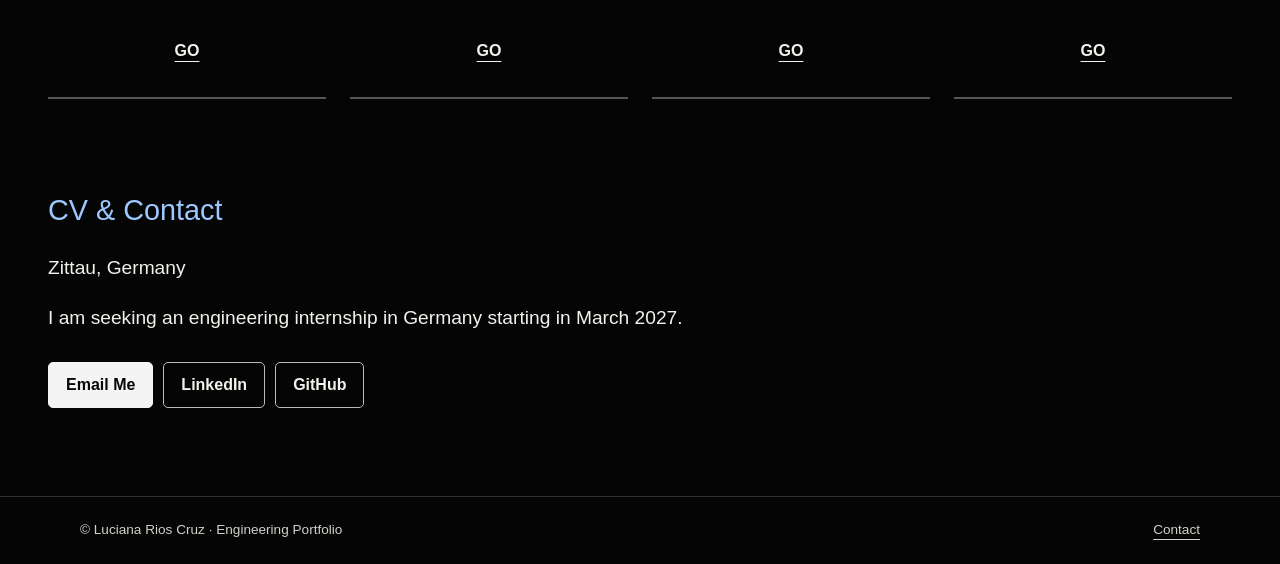
==== commit 2e2b73a6: "Add files via upload" ====
--- a/index.html
+++ b/index.html
@@ -105,6 +105,30 @@
     opacity: 1 !important;
   }
 }
+</style><style>
+/* Selected Projects: justified descriptions and consistent GO alignment. */
+#projects .projects-grid { align-items: stretch; }
+#projects .projects-grid > .project-card {
+  display: flex;
+  flex-direction: column;
+  box-sizing: border-box;
+  height: 100%;
+  min-width: 0;
+}
+#projects .project-card > p:not(.meta) {
+  text-align: justify;
+  text-justify: inter-word;
+  hyphens: auto;
+  overflow-wrap: break-word;
+}
+#projects .project-card > .meta {
+  margin-top: auto;
+  padding-top: 20px;
+}
+#projects .project-card > .go {
+  align-self: center;
+  margin-top: 18px;
+}
 </style></head><body><a class="skip" href="#main">Skip to content</a><header class="site-header"><nav aria-label="Main navigation" class="wrap"><a class="brand" href="index.html">Luciana Rios Cruz</a><div class="nav-links"><a href="#about">About</a><a href="#projects">Projects</a><a href="background.html">Background</a><a href="#contact">Contact</a></div></nav></header><main class="wrap" id="main"><section class="hero"><h1>Luciana Rios Cruz</h1><p class="profession">Mechatronics &amp; Electrical Engineering Student</p><div class="intro-copy"><div class="portrait-column"><div class="portrait-stack"><img alt="Luciana Rios Cruz" class="portrait" fetchpriority="high" height="1448" src="Photo_Luciana.jpeg" width="1086"/><div class="buttons portrait-buttons"><a class="button light" href="#projects">Explore My Projects</a><a class="button" href="background.html">My Background</a><a class="button light" href="#contact">Contact Me</a></div></div></div><div class="intro-text"><p>I am a <strong>Mechatronics Engineering</strong> student at <strong>Tecnológico de Monterrey</strong>, Mexico, currently pursuing a double degree in <strong>Electrical Engineering</strong> at <strong>Hochschule Zittau/Görlitz</strong>, Germany. Based in Zittau, I focus on integrating mechanical design, electronics, and control to develop and evaluate engineering systems.</p><p>I develop robotic simulations, vision-guided pick-and-place systems, and control solutions for <strong>electromechanical prototypes</strong>. My projects combine mechanical design, electronics, and programming to address <strong>manufacturing</strong>, motion control, and temperature regulation challenges.</p><p>I am seeking an engineering internship in Germany starting in <strong>March 2027</strong> and I am particularly interested in combining these areas to contribute to real <strong>manufacturing</strong> processes, and continue developing my technical skills.</p></div></div></section><section class="home-section" id="about"><h2>About &amp; Education</h2><p>Studying engineering in Mexico and Germany has given me the opportunity to learn in different academic and cultural environments. Through university projects, I am developing practical skills in mechanical design, robotics, computer vision, and control, while learning to collaborate across disciplines.</p><div class="education-grid education-table">
 <article class="education"><div class="education-header">1</div><div class="education-body"><h3 class="degree-title">Electrical Engineering · Double-Degree Program</h3><p class="meta">Germany | 2026–Present</p><p class="education-description">I am expanding my engineering knowledge through coursework in artificial neural networks, image processing, collaborative robotics, and microcontrollers.</p><img alt="Hochschule Zittau/Görlitz — University of Applied Sciences" class="university-logo" height="280" loading="lazy" src="logo-hszg.png" width="865"/></div></article>
 <article class="education"><div class="education-header">2</div><div class="education-body"><h3>Mechatronics Engineering</h3><p class="meta">Mexico | 2023–Present</p><p class="education-description">My studies combine mechanics, electronics, programming, and control, with practical team projects in robotics and manufacturing automation.</p><img alt="Tecnológico de Monterrey" class="university-logo" height="270" loading="lazy" src="logo-tec.png" width="868"/></div></article>
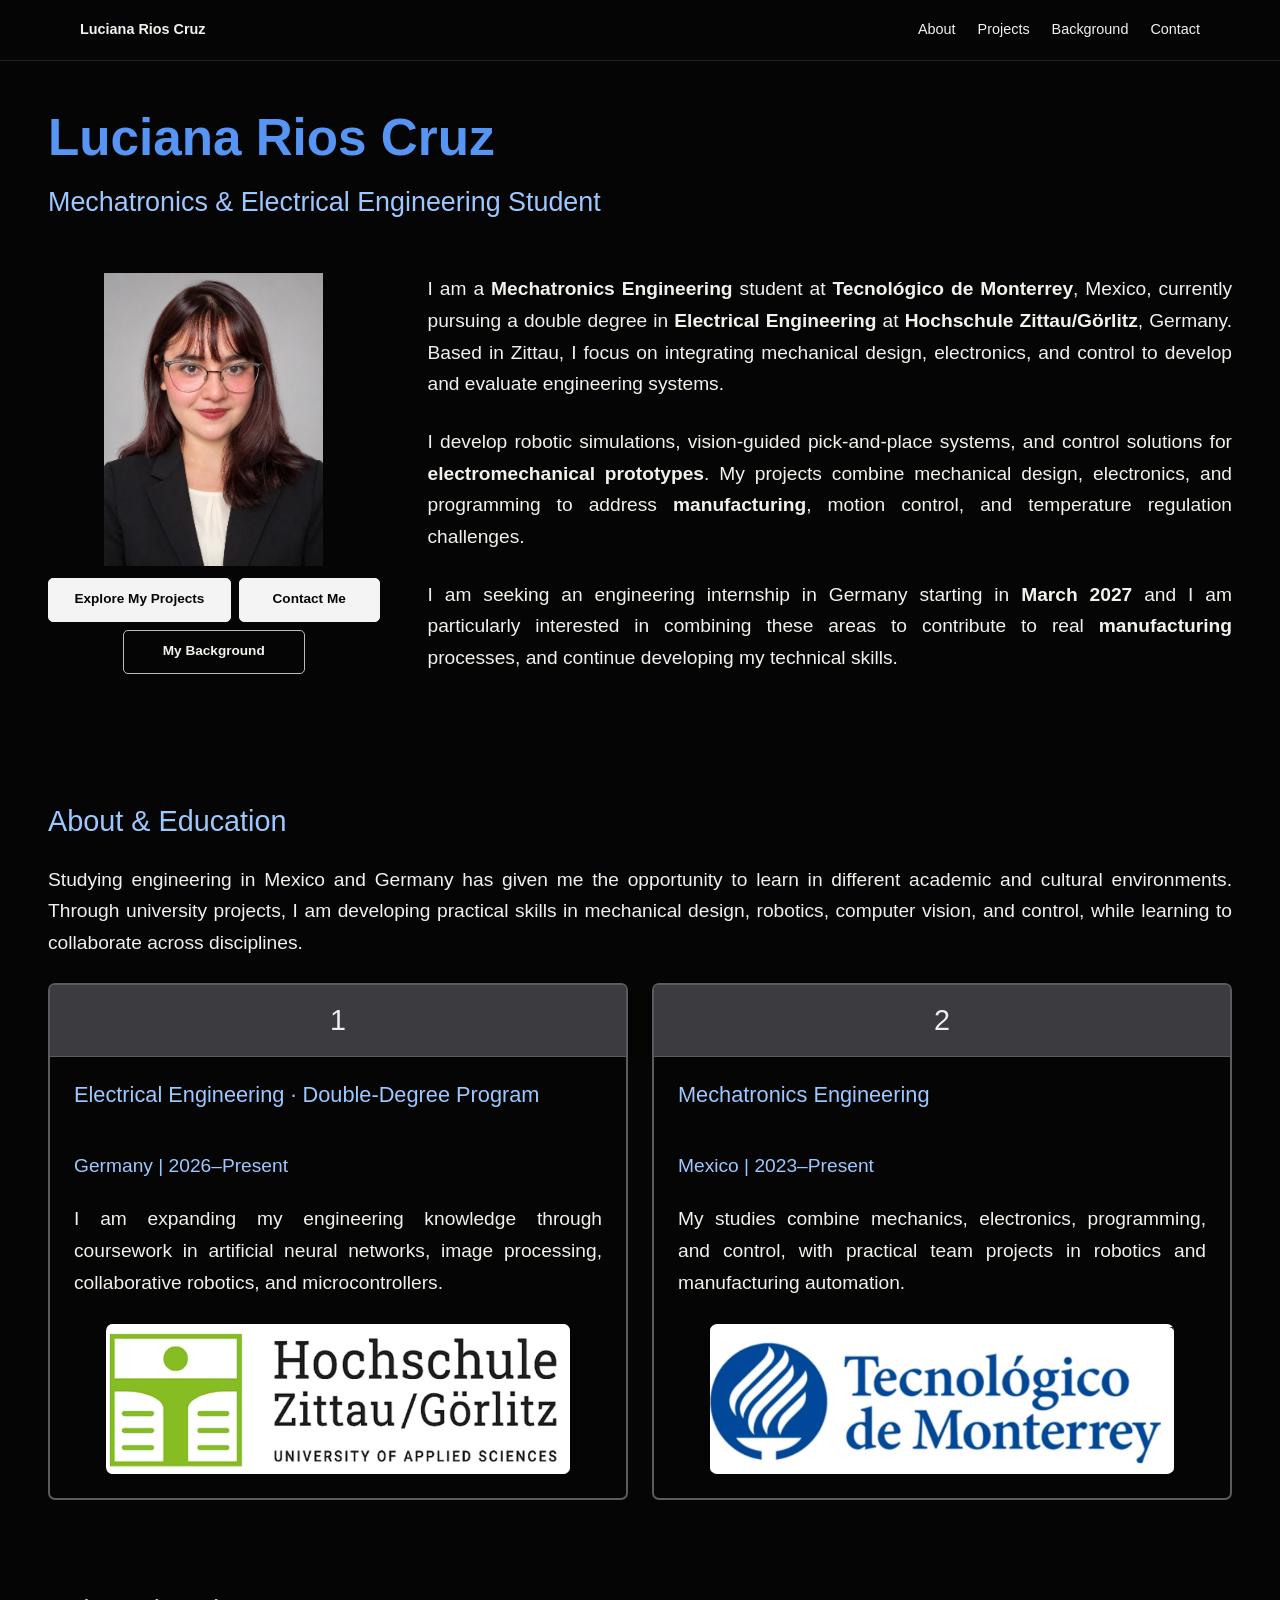
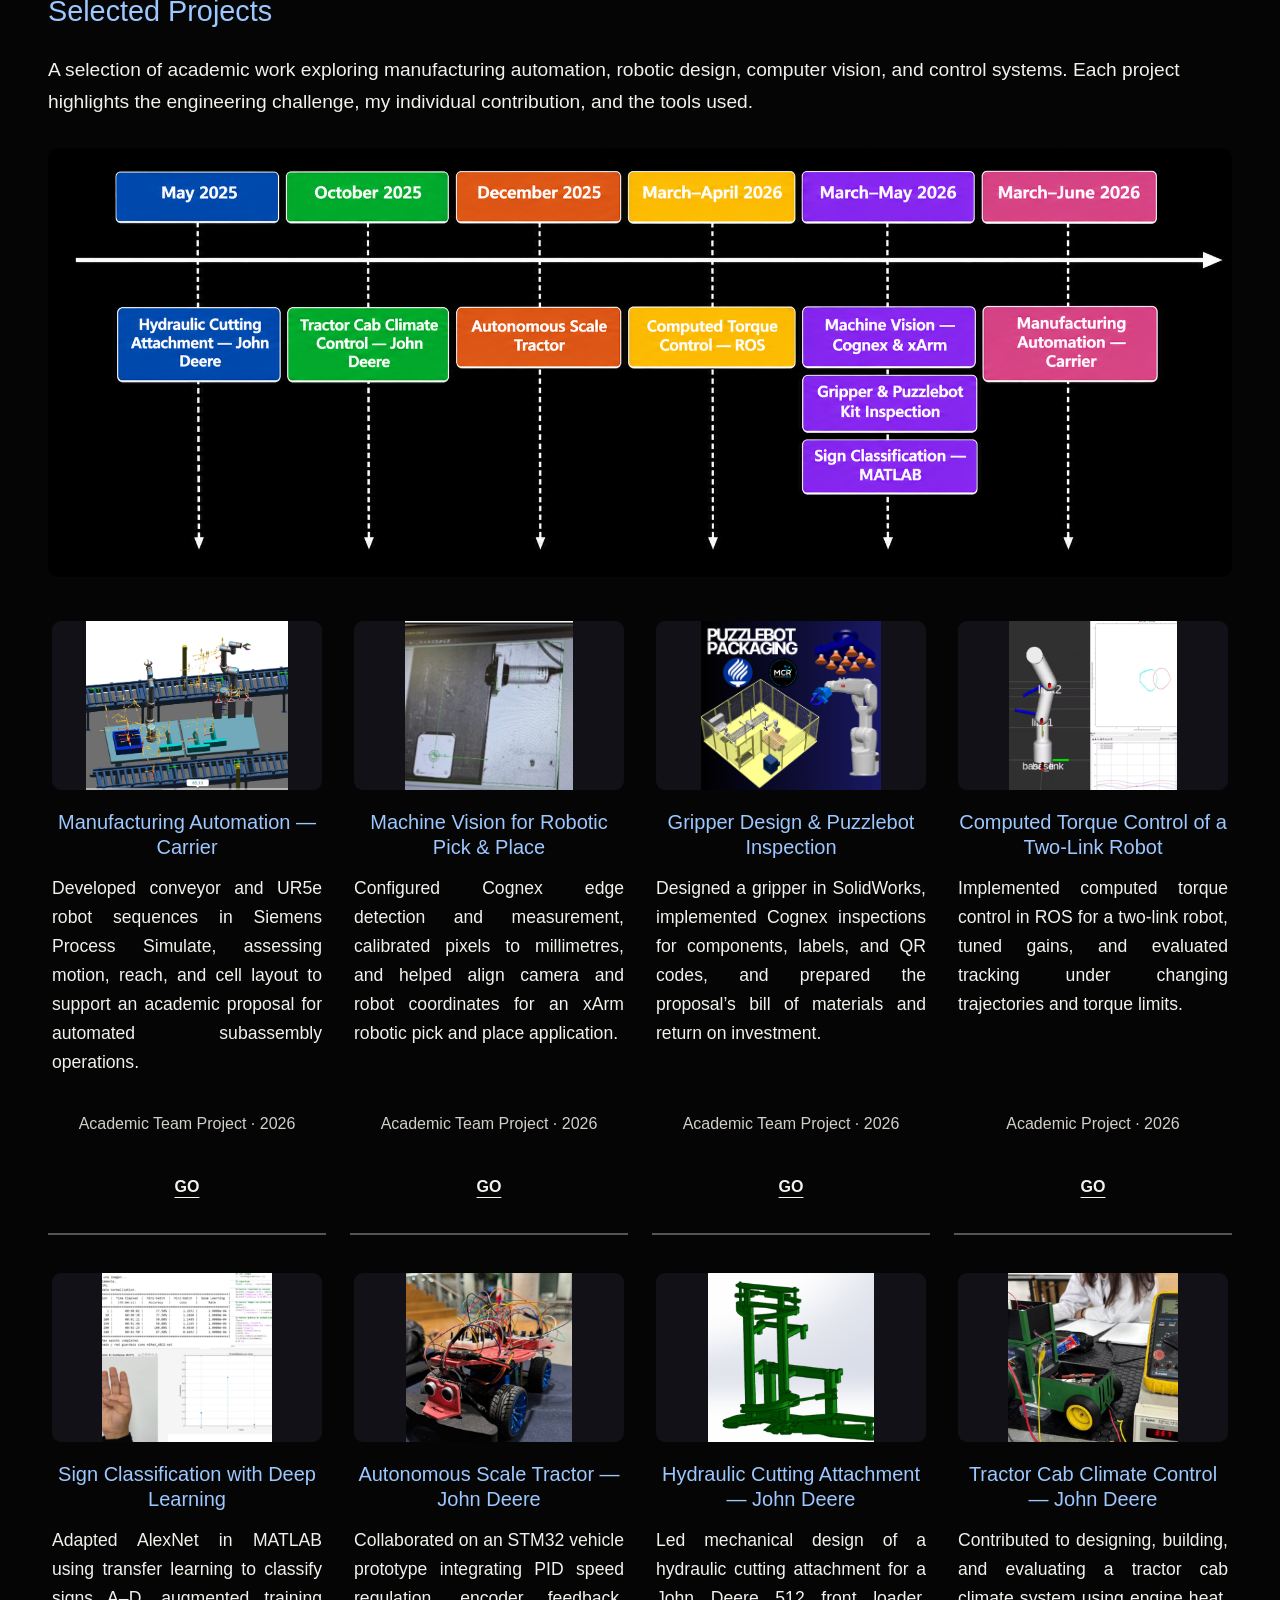
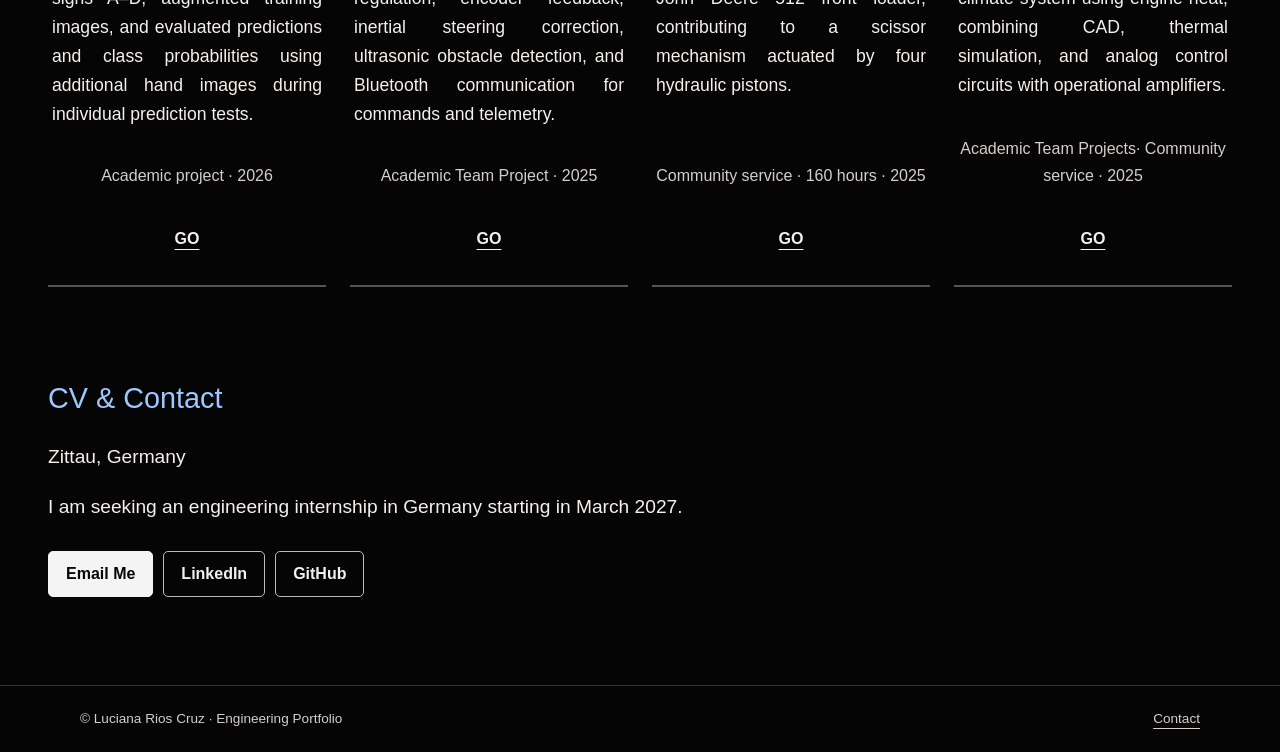
==== commit be83ee8c: "Add files via upload" ====
--- a/index.html
+++ b/index.html
@@ -132,7 +132,7 @@
 </style></head><body><a class="skip" href="#main">Skip to content</a><header class="site-header"><nav aria-label="Main navigation" class="wrap"><a class="brand" href="index.html">Luciana Rios Cruz</a><div class="nav-links"><a href="#about">About</a><a href="#projects">Projects</a><a href="background.html">Background</a><a href="#contact">Contact</a></div></nav></header><main class="wrap" id="main"><section class="hero"><h1>Luciana Rios Cruz</h1><p class="profession">Mechatronics &amp; Electrical Engineering Student</p><div class="intro-copy"><div class="portrait-column"><div class="portrait-stack"><img alt="Luciana Rios Cruz" class="portrait" fetchpriority="high" height="1448" src="Photo_Luciana.jpeg" width="1086"/><div class="buttons portrait-buttons"><a class="button light" href="#projects">Explore My Projects</a><a class="button" href="background.html">My Background</a><a class="button light" href="#contact">Contact Me</a></div></div></div><div class="intro-text"><p>I am a <strong>Mechatronics Engineering</strong> student at <strong>Tecnológico de Monterrey</strong>, Mexico, currently pursuing a double degree in <strong>Electrical Engineering</strong> at <strong>Hochschule Zittau/Görlitz</strong>, Germany. Based in Zittau, I focus on integrating mechanical design, electronics, and control to develop and evaluate engineering systems.</p><p>I develop robotic simulations, vision-guided pick-and-place systems, and control solutions for <strong>electromechanical prototypes</strong>. My projects combine mechanical design, electronics, and programming to address <strong>manufacturing</strong>, motion control, and temperature regulation challenges.</p><p>I am seeking an engineering internship in Germany starting in <strong>March 2027</strong> and I am particularly interested in combining these areas to contribute to real <strong>manufacturing</strong> processes, and continue developing my technical skills.</p></div></div></section><section class="home-section" id="about"><h2>About &amp; Education</h2><p>Studying engineering in Mexico and Germany has given me the opportunity to learn in different academic and cultural environments. Through university projects, I am developing practical skills in mechanical design, robotics, computer vision, and control, while learning to collaborate across disciplines.</p><div class="education-grid education-table">
 <article class="education"><div class="education-header">1</div><div class="education-body"><h3 class="degree-title">Electrical Engineering · Double-Degree Program</h3><p class="meta">Germany | 2026–Present</p><p class="education-description">I am expanding my engineering knowledge through coursework in artificial neural networks, image processing, collaborative robotics, and microcontrollers.</p><img alt="Hochschule Zittau/Görlitz — University of Applied Sciences" class="university-logo" height="280" loading="lazy" src="logo-hszg.png" width="865"/></div></article>
 <article class="education"><div class="education-header">2</div><div class="education-body"><h3>Mechatronics Engineering</h3><p class="meta">Mexico | 2023–Present</p><p class="education-description">My studies combine mechanics, electronics, programming, and control, with practical team projects in robotics and manufacturing automation.</p><img alt="Tecnológico de Monterrey" class="university-logo" height="270" loading="lazy" src="logo-tec.png" width="868"/></div></article>
-</div></section><section class="home-section" id="projects"><h2>Selected Projects</h2><p>A selection of academic work exploring manufacturing automation, robotic design, computer vision, and control systems. Each project highlights the engineering challenge, my individual contribution, and the tools used.</p><img alt="Project timeline from May 2025 through June 2026, showing Hydraulic Cutting Attachment, Tractor Cab Climate Control, Autonomous Scale Tractor, Computed Torque Control, Machine Vision, Gripper and Puzzlebot Inspection, Sign Classification, and Carrier Manufacturing Automation." class="projects-timeline-image" height="710" loading="lazy" src="timeline-projects.png" width="1930"/><div class="projects-grid"><article class="project-card"><a class="project-image-link" href="carrier.html"><img alt="Simulation of manufacturing conveyor and robot cell" class="project-thumbnail" loading="lazy" src="project-carrier.png"/></a><!-- Project thumbnail can be inserted here later. --><h3><a href="carrier.html">Manufacturing Automation — Carrier</a></h3><p>Developed conveyor and UR5e robot sequences in Siemens Process Simulate, assessing motion, reach, and cell layout to support an academic proposal for automated subassembly operations.</p><p class="meta">Academic Team Project · 2026</p><a aria-label="View Manufacturing Automation — Carrier" class="go" href="carrier.html">GO</a></article><article class="project-card"><a class="project-image-link" href="machine-vision.html"><img alt="Cognex machine vision inspection view" class="project-thumbnail" loading="lazy" src="project-machine-vision.png"/></a><!-- Project thumbnail can be inserted here later. --><h3><a href="machine-vision.html">Machine Vision for Robotic Pick &amp; Place</a></h3><p>Configured Cognex edge detection and measurement, calibrated pixels to millimetres, and helped align camera and robot coordinates for an xArm robotic pick and place application.</p><p class="meta">Academic Team Project · 2026</p><a aria-label="View Machine Vision for Robotic Pick &amp; Place" class="go" href="machine-vision.html">GO</a></article><article class="project-card"><a class="project-image-link" href="puzzlebot.html"><img alt="Puzzlebot packaging robotic cell presentation" class="project-thumbnail" loading="lazy" src="project-puzzlebot.png"/></a><!-- Project thumbnail can be inserted here later. --><h3><a href="puzzlebot.html">Gripper Design &amp; Puzzlebot Inspection</a></h3><p>Designed a gripper in SolidWorks, implemented Cognex inspections for components, labels, and QR codes, and prepared the proposal’s bill of materials and return on investment.</p><p class="meta">Academic Team Project · 2026</p><a aria-label="View Gripper Design &amp; Puzzlebot Inspection" class="go" href="puzzlebot.html">GO</a></article><article class="project-card"><a class="project-image-link" href="computed-torque.html"><img alt="Two-link robot and control response graphs" class="project-thumbnail" loading="lazy" src="project-computed-torque.png"/></a><!-- Project thumbnail can be inserted here later. --><h3><a href="computed-torque.html">Computed Torque Control of a Two-Link Robot</a></h3><p>Implemented computed torque control in ROS for a two-link robot, tuned gains, and evaluated tracking under changing trajectories and torque limits.</p><p class="meta">Academic Project · 2026</p><a aria-label="View Computed Torque Control of a Two-Link Robot" class="go" href="computed-torque.html">GO</a></article><article class="project-card"><!-- Project thumbnail can be inserted here later. --><h3><a href="sign-classification.html">Sign Classification with Deep Learning</a></h3><p>Adapted AlexNet in MATLAB using transfer learning to classify signs A–D, augmented training images, and evaluated predictions and class probabilities using additional hand images during individual prediction tests.</p><p class="meta">Academic project · 2026</p><a aria-label="View Sign Classification with Deep Learning" class="go" href="sign-classification.html">GO</a></article><article class="project-card"><!-- Project thumbnail can be inserted here later. --><h3><a href="scale-tractor.html">Autonomous Scale Tractor — John Deere</a></h3><p>Collaborated on an STM32 vehicle prototype integrating PID speed regulation, encoder feedback, inertial steering correction, ultrasonic obstacle detection, and Bluetooth communication for commands and telemetry.</p><p class="meta">Academic Team Project · 2025</p><a aria-label="View Autonomous Scale Tractor — John Deere" class="go" href="scale-tractor.html">GO</a></article><article class="project-card"><!-- Project thumbnail can be inserted here later. --><h3><a href="hydraulic-attachment.html">Hydraulic Cutting Attachment — John Deere</a></h3><p>Led mechanical design of a hydraulic cutting attachment for a John Deere 512 front loader, contributing to a scissor mechanism actuated by four hydraulic pistons.</p><p class="meta">Community service · 160 hours · 2025</p><a aria-label="View Hydraulic Cutting Attachment — John Deere" class="go" href="hydraulic-attachment.html">GO</a></article><article class="project-card"><!-- Project thumbnail can be inserted here later. --><h3><a href="cab-climate.html">Tractor Cab Climate Control — John Deere</a></h3><p>Contributed to designing, building, and evaluating a tractor cab climate system using engine heat, combining CAD, thermal simulation, and analog control circuits with operational amplifiers.</p><p class="meta">Academic Team Projects· Community service · 2025</p><a aria-label="View Tractor Cab Climate Control — John Deere" class="go" href="cab-climate.html">GO</a></article></div></section><section class="home-section contact" id="contact"><h2>CV &amp; Contact</h2><p>Zittau, Germany</p><p>I am seeking an engineering internship in Germany starting in March 2027.</p><div class="buttons"><a class="button light" href="mailto:mialuricru@gmail.com">Email Me</a><a class="button" href="https://www.linkedin.com/in/luciana-r%C3%ADos-cruz-bb83852aa/">LinkedIn</a><a class="button" href="https://github.com/luciana-rios-cruz">GitHub</a></div><!-- Add CV links here when the CV files are uploaded. --></section></main><footer><div class="wrap">© Luciana Rios Cruz · Engineering Portfolio<a href="index.html#contact">Contact</a></div></footer><script>
+</div></section><section class="home-section" id="projects"><h2>Selected Projects</h2><p>A selection of academic work exploring manufacturing automation, robotic design, computer vision, and control systems. Each project highlights the engineering challenge, my individual contribution, and the tools used.</p><img alt="Project timeline from May 2025 through June 2026, showing Hydraulic Cutting Attachment, Tractor Cab Climate Control, Autonomous Scale Tractor, Computed Torque Control, Machine Vision, Gripper and Puzzlebot Inspection, Sign Classification, and Carrier Manufacturing Automation." class="projects-timeline-image" height="710" loading="lazy" src="timeline-projects.png" width="1930"/><div class="projects-grid"><article class="project-card"><a class="project-image-link" href="carrier.html"><img alt="Process Simulate manufacturing automation cell with conveyors and robots" class="project-thumbnail" loading="lazy" src="project-carrier-v2.png"/></a><h3><a href="carrier.html">Manufacturing Automation — Carrier</a></h3><p>Developed conveyor and UR5e robot sequences in Siemens Process Simulate, assessing motion, reach, and cell layout to support an academic proposal for automated subassembly operations.</p><p class="meta">Academic Team Project · 2026</p><a aria-label="View Manufacturing Automation — Carrier" class="go" href="carrier.html">GO</a></article><article class="project-card"><a class="project-image-link" href="machine-vision.html"><img alt="Cognex machine vision inspection view" class="project-thumbnail" loading="lazy" src="project-machine-vision.png"/></a><!-- Project thumbnail can be inserted here later. --><h3><a href="machine-vision.html">Machine Vision for Robotic Pick &amp; Place</a></h3><p>Configured Cognex edge detection and measurement, calibrated pixels to millimetres, and helped align camera and robot coordinates for an xArm robotic pick and place application.</p><p class="meta">Academic Team Project · 2026</p><a aria-label="View Machine Vision for Robotic Pick &amp; Place" class="go" href="machine-vision.html">GO</a></article><article class="project-card"><a class="project-image-link" href="puzzlebot.html"><img alt="Puzzlebot packaging and gripper project poster" class="project-thumbnail" loading="lazy" src="project-puzzlebot-gripper.png"/></a><h3><a href="puzzlebot.html">Gripper Design &amp; Puzzlebot Inspection</a></h3><p>Designed a gripper in SolidWorks, implemented Cognex inspections for components, labels, and QR codes, and prepared the proposal’s bill of materials and return on investment.</p><p class="meta">Academic Team Project · 2026</p><a aria-label="View Gripper Design &amp; Puzzlebot Inspection" class="go" href="puzzlebot.html">GO</a></article><article class="project-card"><a class="project-image-link" href="computed-torque.html"><img alt="Two-link robot and control response graphs" class="project-thumbnail" loading="lazy" src="project-computed-torque.png"/></a><!-- Project thumbnail can be inserted here later. --><h3><a href="computed-torque.html">Computed Torque Control of a Two-Link Robot</a></h3><p>Implemented computed torque control in ROS for a two-link robot, tuned gains, and evaluated tracking under changing trajectories and torque limits.</p><p class="meta">Academic Project · 2026</p><a aria-label="View Computed Torque Control of a Two-Link Robot" class="go" href="computed-torque.html">GO</a></article><article class="project-card"><a class="project-image-link" href="sign-classification.html"><img alt="Deep learning sign classification results in MATLAB" class="project-thumbnail" loading="lazy" src="project-sign-classification.png"/></a><h3><a href="sign-classification.html">Sign Classification with Deep Learning</a></h3><p>Adapted AlexNet in MATLAB using transfer learning to classify signs A–D, augmented training images, and evaluated predictions and class probabilities using additional hand images during individual prediction tests.</p><p class="meta">Academic project · 2026</p><a aria-label="View Sign Classification with Deep Learning" class="go" href="sign-classification.html">GO</a></article><article class="project-card"><a class="project-image-link" href="scale-tractor.html"><img alt="Autonomous scale tractor prototype robot" class="project-thumbnail" loading="lazy" src="project-scale-tractor.png"/></a><h3><a href="scale-tractor.html">Autonomous Scale Tractor — John Deere</a></h3><p>Collaborated on an STM32 vehicle prototype integrating PID speed regulation, encoder feedback, inertial steering correction, ultrasonic obstacle detection, and Bluetooth communication for commands and telemetry.</p><p class="meta">Academic Team Project · 2025</p><a aria-label="View Autonomous Scale Tractor — John Deere" class="go" href="scale-tractor.html">GO</a></article><article class="project-card"><a class="project-image-link" href="hydraulic-attachment.html"><img alt="Hydraulic cutting attachment CAD model" class="project-thumbnail" loading="lazy" src="project-hydraulic-cutting.png"/></a><h3><a href="hydraulic-attachment.html">Hydraulic Cutting Attachment — John Deere</a></h3><p>Led mechanical design of a hydraulic cutting attachment for a John Deere 512 front loader, contributing to a scissor mechanism actuated by four hydraulic pistons.</p><p class="meta">Community service · 160 hours · 2025</p><a aria-label="View Hydraulic Cutting Attachment — John Deere" class="go" href="hydraulic-attachment.html">GO</a></article><article class="project-card"><a class="project-image-link" href="cab-climate.html"><img alt="Tractor cab climate control prototype and test setup" class="project-thumbnail" loading="lazy" src="project-cab-climate.png"/></a><h3><a href="cab-climate.html">Tractor Cab Climate Control — John Deere</a></h3><p>Contributed to designing, building, and evaluating a tractor cab climate system using engine heat, combining CAD, thermal simulation, and analog control circuits with operational amplifiers.</p><p class="meta">Academic Team Projects· Community service · 2025</p><a aria-label="View Tractor Cab Climate Control — John Deere" class="go" href="cab-climate.html">GO</a></article></div></section><section class="home-section contact" id="contact"><h2>CV &amp; Contact</h2><p>Zittau, Germany</p><p>I am seeking an engineering internship in Germany starting in March 2027.</p><div class="buttons"><a class="button light" href="mailto:mialuricru@gmail.com">Email Me</a><a class="button" href="https://www.linkedin.com/in/luciana-r%C3%ADos-cruz-bb83852aa/">LinkedIn</a><a class="button" href="https://github.com/luciana-rios-cruz">GitHub</a></div><!-- Add CV links here when the CV files are uploaded. --></section></main><footer><div class="wrap">© Luciana Rios Cruz · Engineering Portfolio<a href="index.html#contact">Contact</a></div></footer><script>
 // Reveal visible sections and project cards as visitors scroll.
 (() => {
   if (!('IntersectionObserver' in window) ||
